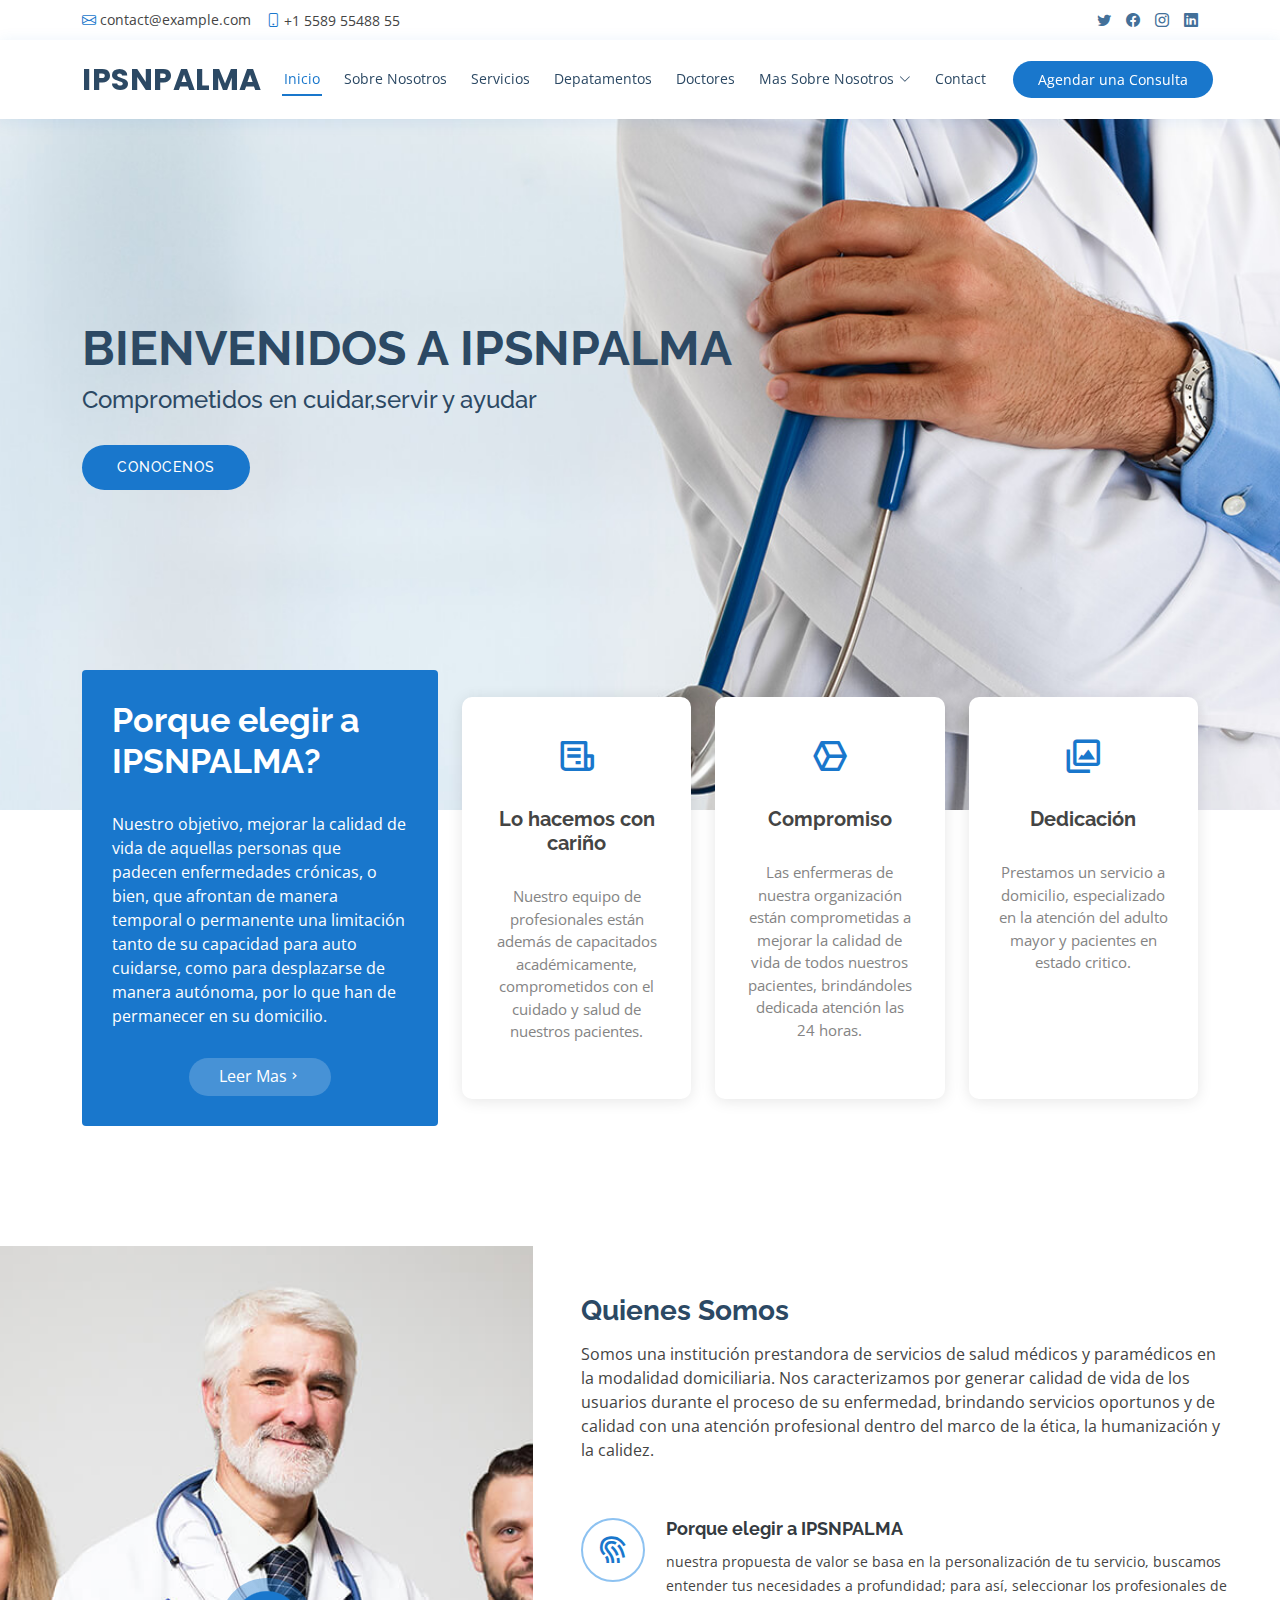
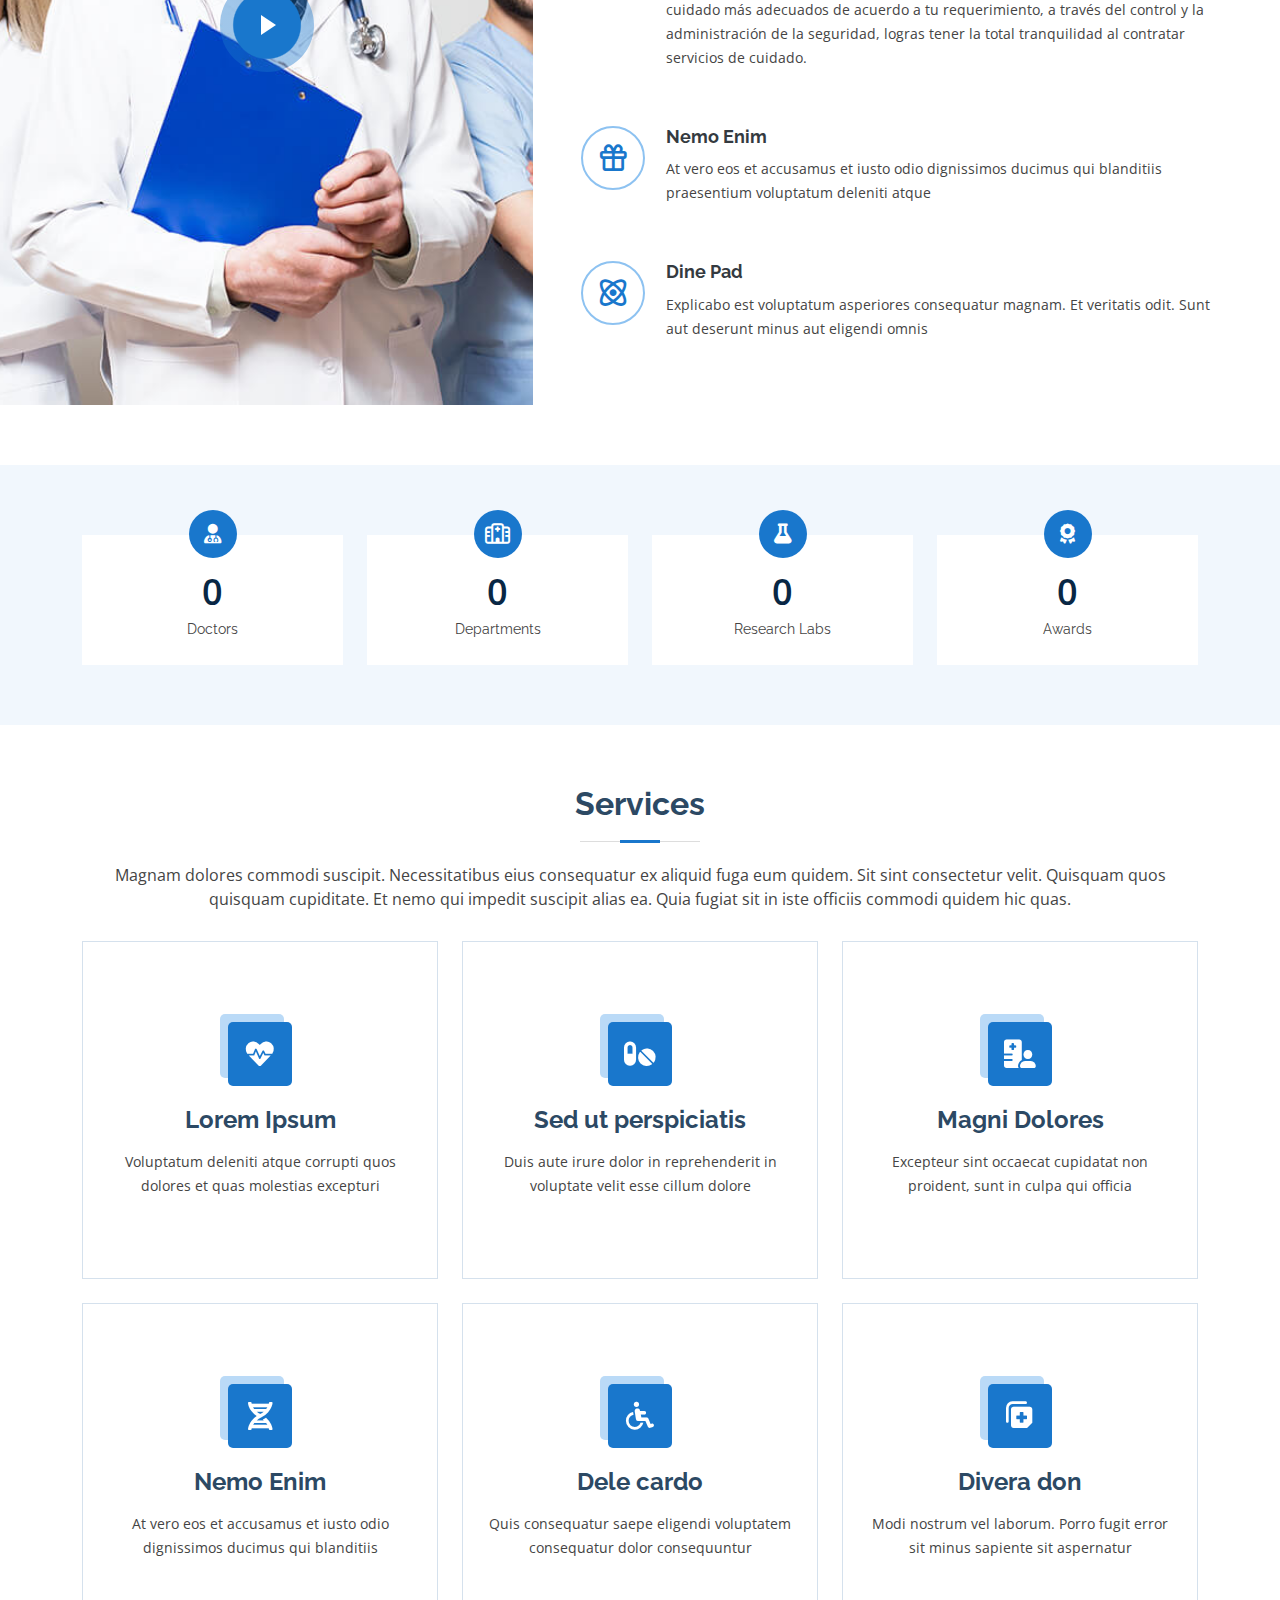
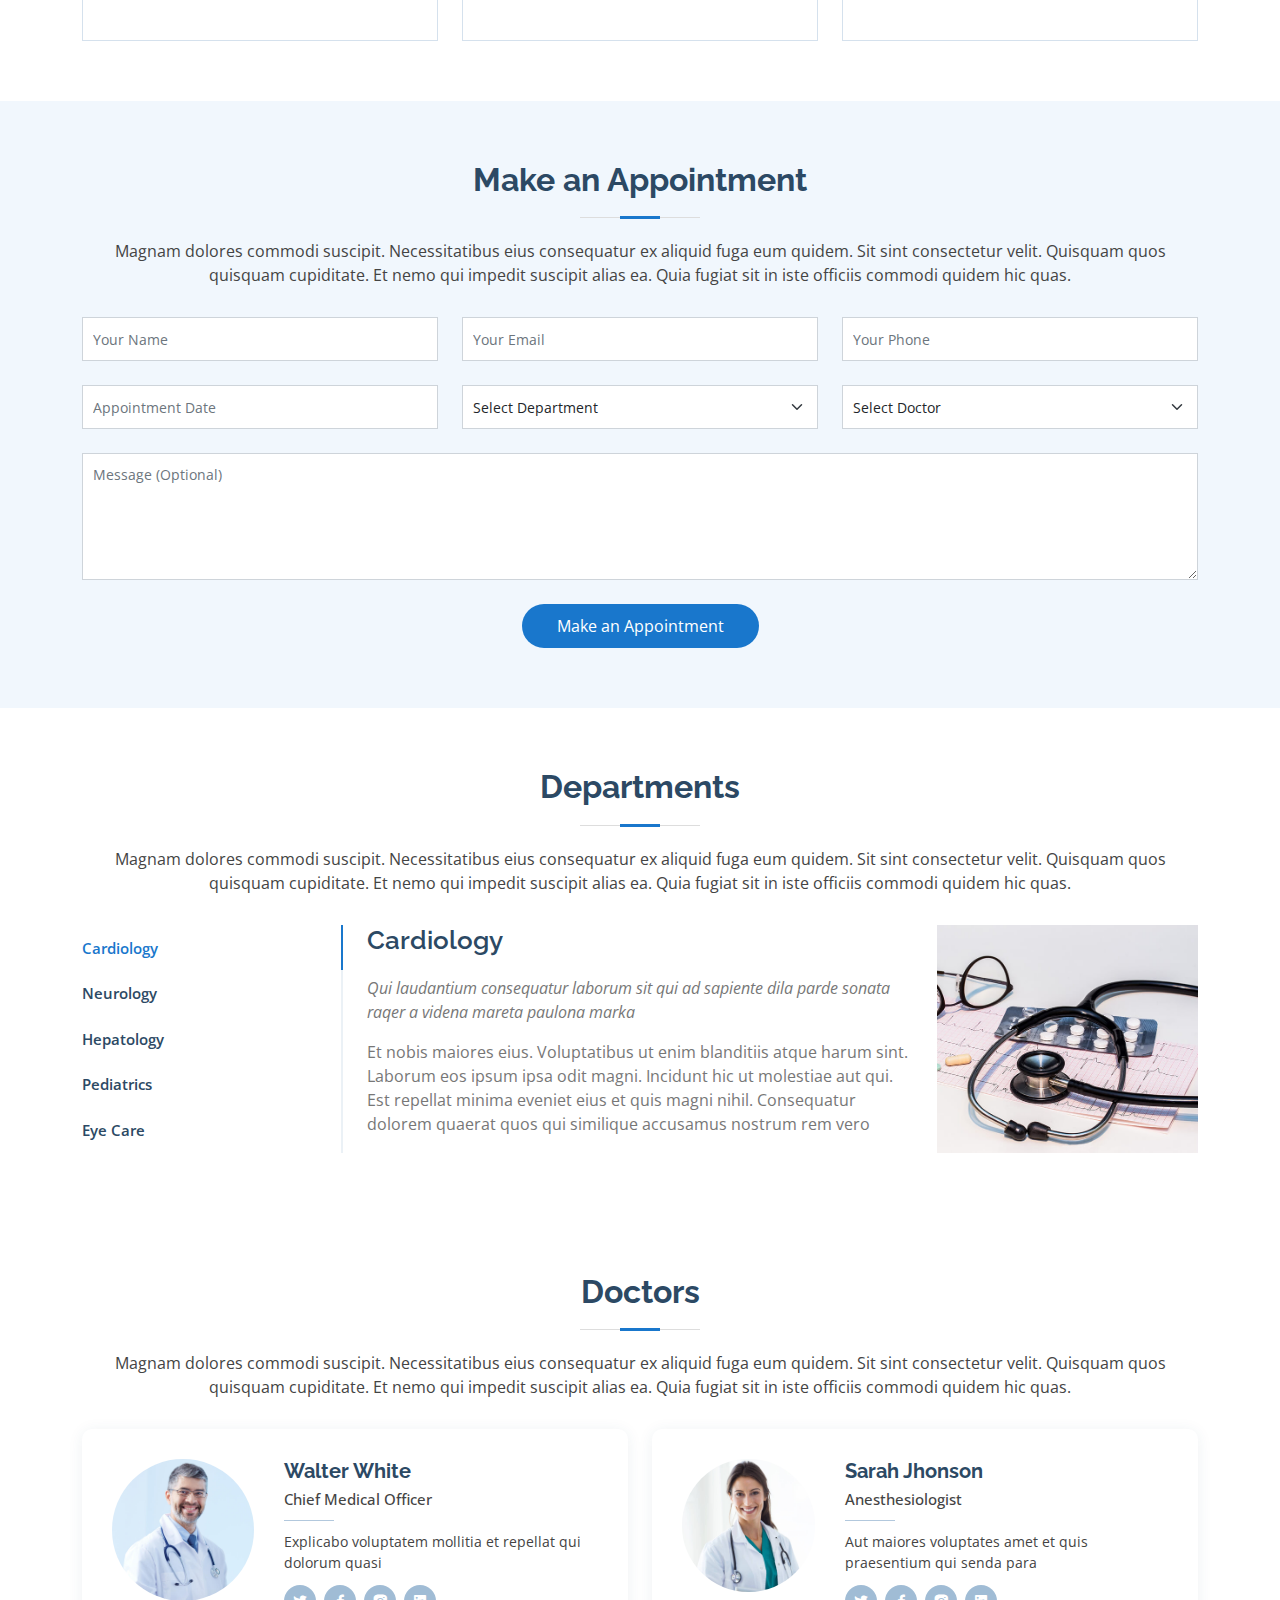
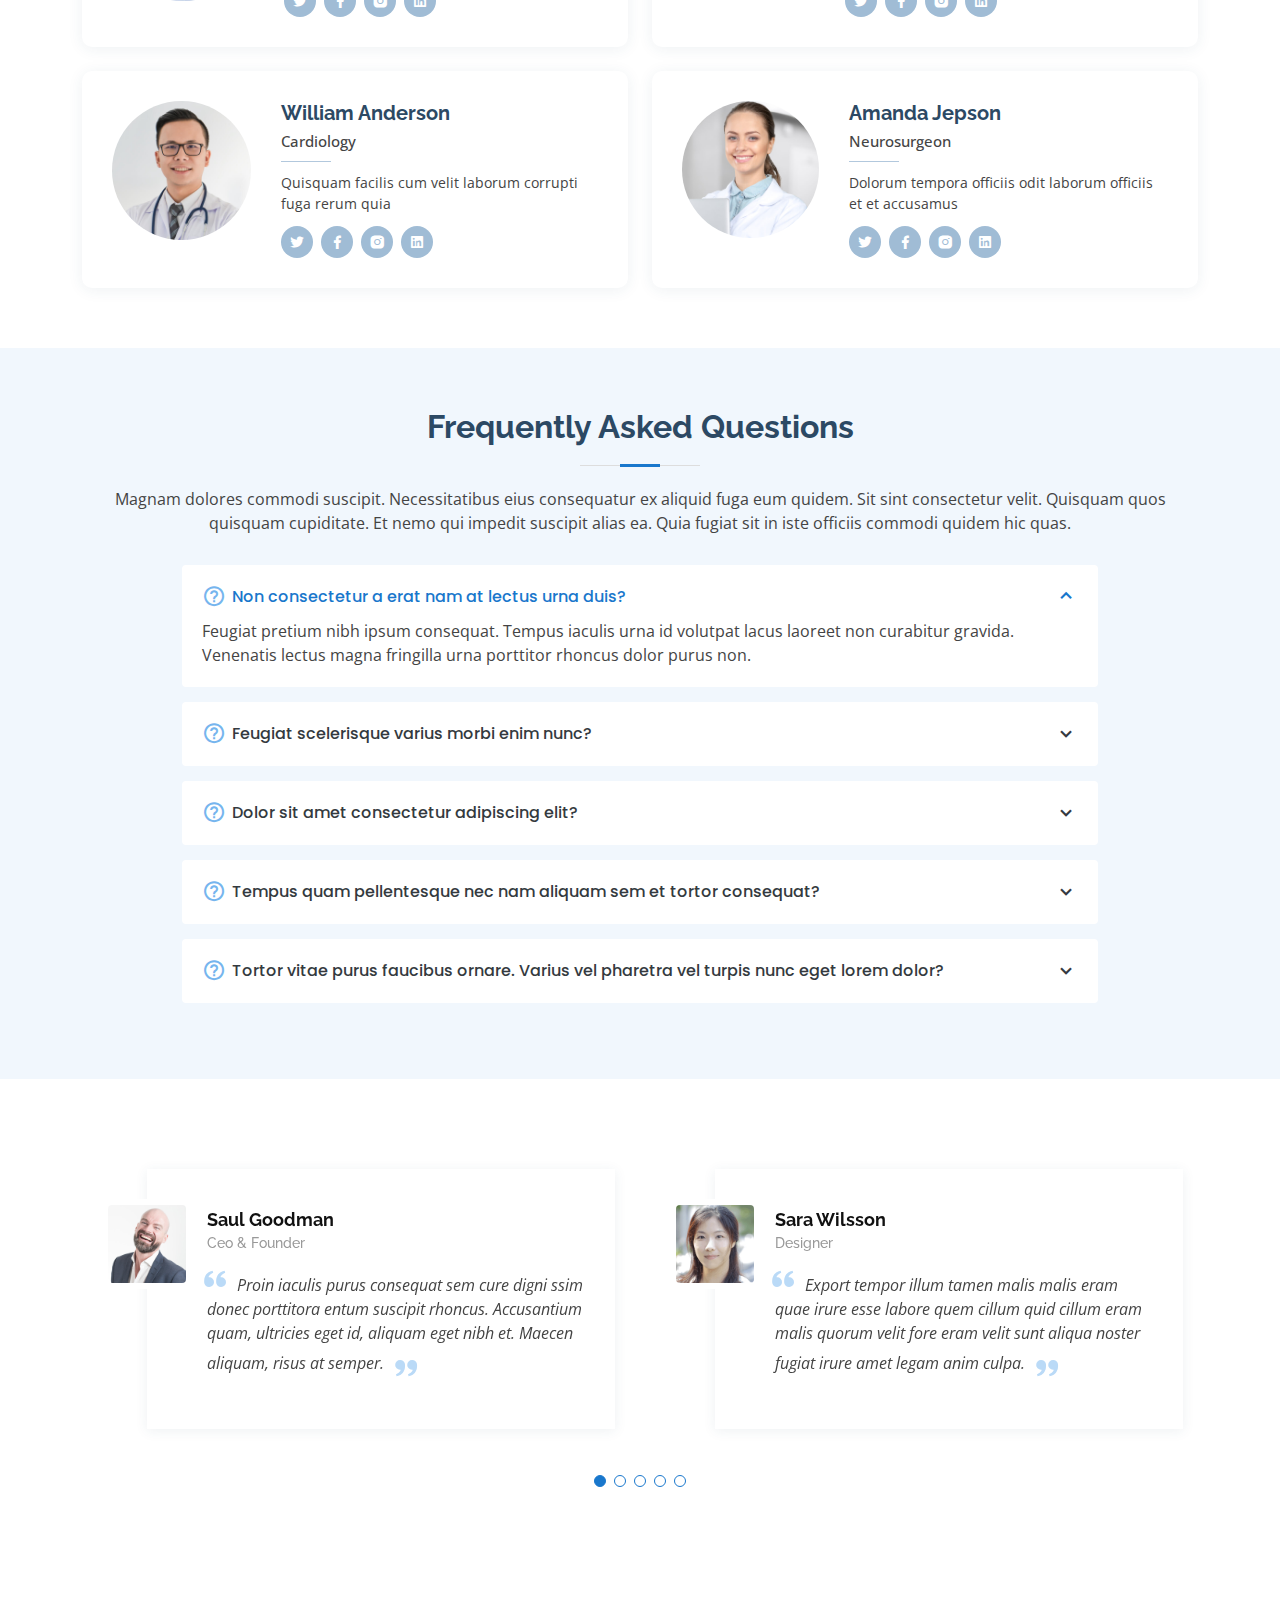
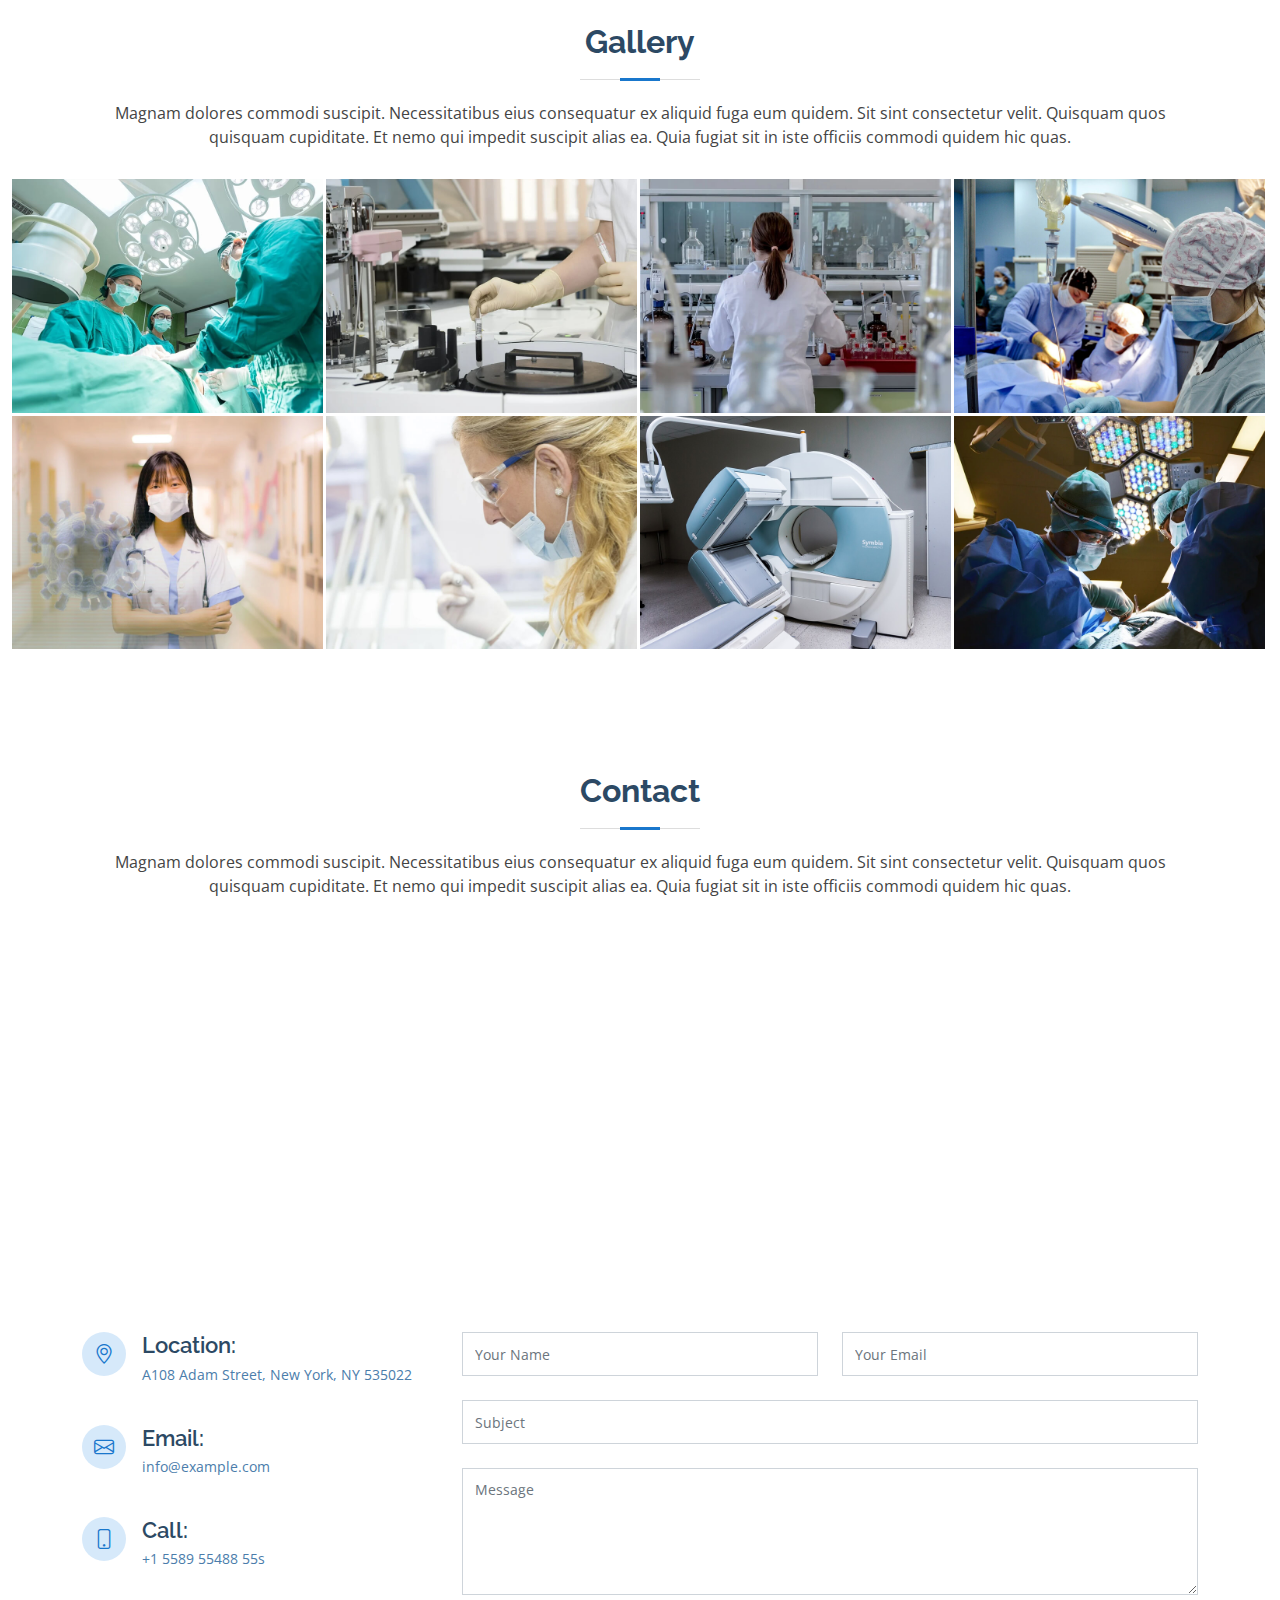
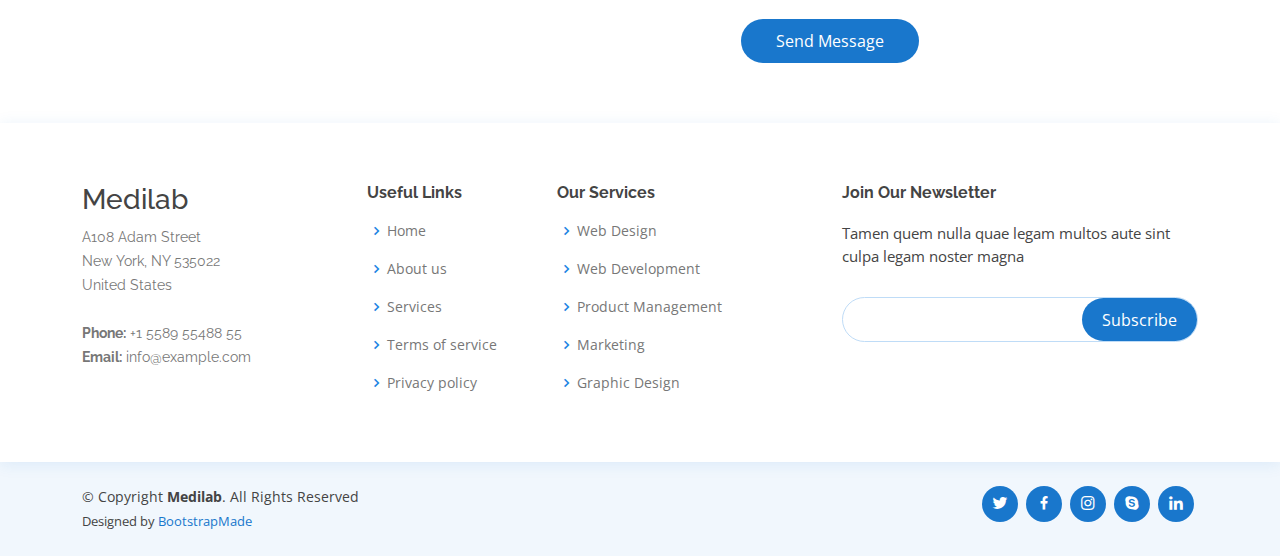
==== index.html @ e599e56e "init project" ====
<!DOCTYPE html>
<html lang="en">

<head>
  <meta charset="utf-8">
  <meta content="width=device-width, initial-scale=1.0" name="viewport">

  <title>IPS NATALIA PALMA</title>
  <meta content="" name="description">
  <meta content="" name="keywords">

  <!-- Favicons -->
  <link href="assets/img/favicon.png" rel="icon">
  <link href="assets/img/apple-touch-icon.png" rel="apple-touch-icon">

  <!-- Google Fonts -->
  <link href="https://fonts.googleapis.com/css?family=Open+Sans:300,300i,400,400i,600,600i,700,700i|Raleway:300,300i,400,400i,500,500i,600,600i,700,700i|Poppins:300,300i,400,400i,500,500i,600,600i,700,700i" rel="stylesheet">

  <!-- Vendor CSS Files -->
  <link href="assets/vendor/fontawesome-free/css/all.min.css" rel="stylesheet">
  <link href="assets/vendor/animate.css/animate.min.css" rel="stylesheet">
  <link href="assets/vendor/bootstrap/css/bootstrap.min.css" rel="stylesheet">
  <link href="assets/vendor/bootstrap-icons/bootstrap-icons.css" rel="stylesheet">
  <link href="assets/vendor/boxicons/css/boxicons.min.css" rel="stylesheet">
  <link href="assets/vendor/glightbox/css/glightbox.min.css" rel="stylesheet">
  <link href="assets/vendor/remixicon/remixicon.css" rel="stylesheet">
  <link href="assets/vendor/swiper/swiper-bundle.min.css" rel="stylesheet">

  <!-- Template Main CSS File -->
  <link href="assets/css/style.css" rel="stylesheet">

  <!-- =======================================================
  * Template Name: Medilab - v4.8.1
  * Template URL: https://bootstrapmade.com/medilab-free-medical-bootstrap-theme/
  * Author: BootstrapMade.com
  * License: https://bootstrapmade.com/license/
  ======================================================== -->
</head>

<body>

  <!-- ======= Top Bar ======= -->
  <div id="topbar" class="d-flex align-items-center fixed-top">
    <div class="container d-flex justify-content-between">
      <div class="contact-info d-flex align-items-center">
        <i class="bi bi-envelope"></i> <a href="mailto:contact@example.com">contact@example.com</a>
        <i class="bi bi-phone"></i> +1 5589 55488 55
      </div>
      <div class="d-none d-lg-flex social-links align-items-center">
        <a href="#" class="twitter"><i class="bi bi-twitter"></i></a>
        <a href="#" class="facebook"><i class="bi bi-facebook"></i></a>
        <a href="#" class="instagram"><i class="bi bi-instagram"></i></a>
        <a href="#" class="linkedin"><i class="bi bi-linkedin"></i></i></a>
      </div>
    </div>
  </div>

  <!-- ======= Header ======= -->
  <header id="header" class="fixed-top">
    <div class="container d-flex align-items-center">

      <h1 class="logo me-auto"><a href="index.html">IPSNPALMA</a></h1>
      <!-- Uncomment below if you prefer to use an image logo -->
      <!-- <a href="index.html" class="logo me-auto"><img src="assets/img/logo.png" alt="" class="img-fluid"></a>-->

      <nav id="navbar" class="navbar order-last order-lg-0">
        <ul>
          <li><a class="nav-link scrollto active" href="#hero">Inicio</a></li>
          <li><a class="nav-link scrollto" href="#about">Sobre Nosotros</a></li>
          <li><a class="nav-link scrollto" href="#services">Servicios</a></li>
          <li><a class="nav-link scrollto" href="#departments">Depatamentos</a></li>
          <li><a class="nav-link scrollto" href="#doctors">Doctores</a></li>
          <li class="dropdown"><a href="#"><span>Mas Sobre Nosotros</span> <i class="bi bi-chevron-down"></i></a>
            <ul>
              <li><a href="#">Drop Down 1</a></li>
              <li class="dropdown"><a href="#"><span>Deep Drop Down</span> <i class="bi bi-chevron-right"></i></a>
                <ul>
                  <li><a href="#">Deep Drop Down 1</a></li>
                  <li><a href="#">Deep Drop Down 2</a></li>
                  <li><a href="#">Deep Drop Down 3</a></li>
                  <li><a href="#">Deep Drop Down 4</a></li>
                  <li><a href="#">Deep Drop Down 5</a></li>
                </ul>
              </li>
              <li><a href="#">Drop Down 2</a></li>
              <li><a href="#">Drop Down 3</a></li>
              <li><a href="#">Drop Down 4</a></li>
            </ul>
          </li>
          <li><a class="nav-link scrollto" href="#contact">Contact</a></li>
        </ul>
        <i class="bi bi-list mobile-nav-toggle"></i>
      </nav><!-- .navbar -->

      <a href="#appointment" class="appointment-btn scrollto"><span class="d-none d-md-inline">Agendar una</span> Consulta</a>

    </div>
  </header><!-- End Header -->

  <!-- ======= Hero Section ======= -->
  <section id="hero" class="d-flex align-items-center">
    <div class="container">
      <h1>Bienvenidos a IPSNPALMA</h1>
      <h2>Comprometidos en cuidar,servir y ayudar</h2>
      <a href="#about" class="btn-get-started scrollto">Conocenos</a>
    </div>
  </section><!-- End Hero -->

  <main id="main">

    <!-- ======= Why Us Section ======= -->
    <section id="why-us" class="why-us">
      <div class="container">

        <div class="row">
          <div class="col-lg-4 d-flex align-items-stretch">
            <div class="content">
              <h3>Porque elegir a IPSNPALMA?</h3>
              <p>
                Nuestro objetivo, mejorar la calidad de vida de aquellas personas que padecen enfermedades crónicas, o bien, que afrontan de manera temporal o permanente una limitación tanto de su capacidad para auto cuidarse, como para desplazarse de manera autónoma, por lo que han de permanecer en su domicilio.
              </p>
              <div class="text-center">
                <a href="#" class="more-btn">Leer Mas<i class="bx bx-chevron-right"></i></a>
              </div>
            </div>
          </div>
          <div class="col-lg-8 d-flex align-items-stretch">
            <div class="icon-boxes d-flex flex-column justify-content-center">
              <div class="row">
                <div class="col-xl-4 d-flex align-items-stretch">
                  <div class="icon-box mt-4 mt-xl-0">
                    <i class="bx bx-receipt"></i>
                    <h4>Lo hacemos con cariño</h4>
                    <p>Nuestro equipo de profesionales están además de capacitados académicamente, comprometidos con el cuidado y salud de nuestros pacientes.</p>
                  </div>
                </div>
                <div class="col-xl-4 d-flex align-items-stretch">
                  <div class="icon-box mt-4 mt-xl-0">
                    <i class="bx bx-cube-alt"></i>
                    <h4>Compromiso</h4>
                    <p>Las enfermeras de nuestra organización están comprometidas a mejorar la calidad de vida de todos nuestros pacientes, brindándoles dedicada atención las 24 horas.</p>
                  </div>
                </div>
                <div class="col-xl-4 d-flex align-items-stretch">
                  <div class="icon-box mt-4 mt-xl-0">
                    <i class="bx bx-images"></i>
                    <h4>Dedicación</h4>
                    <p>Prestamos un servicio a domicilio, especializado en la atención del adulto mayor y pacientes en estado critico. </p>
                  </div>
                </div>
              </div>
            </div><!-- End .content-->
          </div>
        </div>

      </div>
    </section><!-- End Why Us Section -->

    <!-- ======= About Section ======= -->
    <section id="about" class="about">
      <div class="container-fluid">

        <div class="row">
          <div class="col-xl-5 col-lg-6 video-box d-flex justify-content-center align-items-stretch position-relative">
            <a href="https://www.youtube.com/watch?v=jDDaplaOz7Q" class="glightbox play-btn mb-4"></a>
          </div>

          <div class="col-xl-7 col-lg-6 icon-boxes d-flex flex-column align-items-stretch justify-content-center py-5 px-lg-5">
            <h3>Quienes Somos</h3>
            <p>Somos una institución prestandora de servicios de salud médicos y paramédicos en la modalidad domiciliaria.

              Nos caracterizamos por generar calidad de vida de los usuarios durante el proceso de su enfermedad, brindando servicios oportunos y de calidad con una atención profesional dentro del marco de la ética, la humanización y la calidez.</p>

            <div class="icon-box">
              <div class="icon"><i class="bx bx-fingerprint"></i></div>
              <h4 class="title"><a href="">Porque elegir a IPSNPALMA</a></h4>
              <p class="description"> nuestra propuesta de valor se basa en la personalización de tu servicio, buscamos entender tus necesidades a profundidad; para así, seleccionar los profesionales de cuidado más adecuados de acuerdo a tu requerimiento, a través del control y la administración de la seguridad, logras tener la total tranquilidad al contratar servicios de cuidado.</p>
            </div>

            <div class="icon-box">
              <div class="icon"><i class="bx bx-gift"></i></div>
              <h4 class="title"><a href="">Nemo Enim</a></h4>
              <p class="description">At vero eos et accusamus et iusto odio dignissimos ducimus qui blanditiis praesentium voluptatum deleniti atque</p>
            </div>

            <div class="icon-box">
              <div class="icon"><i class="bx bx-atom"></i></div>
              <h4 class="title"><a href="">Dine Pad</a></h4>
              <p class="description">Explicabo est voluptatum asperiores consequatur magnam. Et veritatis odit. Sunt aut deserunt minus aut eligendi omnis</p>
            </div>

          </div>
        </div>

      </div>
    </section><!-- End About Section -->

    <!-- ======= Counts Section ======= -->
    <section id="counts" class="counts">
      <div class="container">

        <div class="row">

          <div class="col-lg-3 col-md-6">
            <div class="count-box">
              <i class="fas fa-user-md"></i>
              <span data-purecounter-start="0" data-purecounter-end="85" data-purecounter-duration="1" class="purecounter"></span>
              <p>Doctors</p>
            </div>
          </div>

          <div class="col-lg-3 col-md-6 mt-5 mt-md-0">
            <div class="count-box">
              <i class="far fa-hospital"></i>
              <span data-purecounter-start="0" data-purecounter-end="18" data-purecounter-duration="1" class="purecounter"></span>
              <p>Departments</p>
            </div>
          </div>

          <div class="col-lg-3 col-md-6 mt-5 mt-lg-0">
            <div class="count-box">
              <i class="fas fa-flask"></i>
              <span data-purecounter-start="0" data-purecounter-end="12" data-purecounter-duration="1" class="purecounter"></span>
              <p>Research Labs</p>
            </div>
          </div>

          <div class="col-lg-3 col-md-6 mt-5 mt-lg-0">
            <div class="count-box">
              <i class="fas fa-award"></i>
              <span data-purecounter-start="0" data-purecounter-end="150" data-purecounter-duration="1" class="purecounter"></span>
              <p>Awards</p>
            </div>
          </div>

        </div>

      </div>
    </section><!-- End Counts Section -->

    <!-- ======= Services Section ======= -->
    <section id="services" class="services">
      <div class="container">

        <div class="section-title">
          <h2>Services</h2>
          <p>Magnam dolores commodi suscipit. Necessitatibus eius consequatur ex aliquid fuga eum quidem. Sit sint consectetur velit. Quisquam quos quisquam cupiditate. Et nemo qui impedit suscipit alias ea. Quia fugiat sit in iste officiis commodi quidem hic quas.</p>
        </div>

        <div class="row">
          <div class="col-lg-4 col-md-6 d-flex align-items-stretch">
            <div class="icon-box">
              <div class="icon"><i class="fas fa-heartbeat"></i></div>
              <h4><a href="">Lorem Ipsum</a></h4>
              <p>Voluptatum deleniti atque corrupti quos dolores et quas molestias excepturi</p>
            </div>
          </div>

          <div class="col-lg-4 col-md-6 d-flex align-items-stretch mt-4 mt-md-0">
            <div class="icon-box">
              <div class="icon"><i class="fas fa-pills"></i></div>
              <h4><a href="">Sed ut perspiciatis</a></h4>
              <p>Duis aute irure dolor in reprehenderit in voluptate velit esse cillum dolore</p>
            </div>
          </div>

          <div class="col-lg-4 col-md-6 d-flex align-items-stretch mt-4 mt-lg-0">
            <div class="icon-box">
              <div class="icon"><i class="fas fa-hospital-user"></i></div>
              <h4><a href="">Magni Dolores</a></h4>
              <p>Excepteur sint occaecat cupidatat non proident, sunt in culpa qui officia</p>
            </div>
          </div>

          <div class="col-lg-4 col-md-6 d-flex align-items-stretch mt-4">
            <div class="icon-box">
              <div class="icon"><i class="fas fa-dna"></i></div>
              <h4><a href="">Nemo Enim</a></h4>
              <p>At vero eos et accusamus et iusto odio dignissimos ducimus qui blanditiis</p>
            </div>
          </div>

          <div class="col-lg-4 col-md-6 d-flex align-items-stretch mt-4">
            <div class="icon-box">
              <div class="icon"><i class="fas fa-wheelchair"></i></div>
              <h4><a href="">Dele cardo</a></h4>
              <p>Quis consequatur saepe eligendi voluptatem consequatur dolor consequuntur</p>
            </div>
          </div>

          <div class="col-lg-4 col-md-6 d-flex align-items-stretch mt-4">
            <div class="icon-box">
              <div class="icon"><i class="fas fa-notes-medical"></i></div>
              <h4><a href="">Divera don</a></h4>
              <p>Modi nostrum vel laborum. Porro fugit error sit minus sapiente sit aspernatur</p>
            </div>
          </div>

        </div>

      </div>
    </section><!-- End Services Section -->

    <!-- ======= Appointment Section ======= -->
    <section id="appointment" class="appointment section-bg">
      <div class="container">

        <div class="section-title">
          <h2>Make an Appointment</h2>
          <p>Magnam dolores commodi suscipit. Necessitatibus eius consequatur ex aliquid fuga eum quidem. Sit sint consectetur velit. Quisquam quos quisquam cupiditate. Et nemo qui impedit suscipit alias ea. Quia fugiat sit in iste officiis commodi quidem hic quas.</p>
        </div>

        <form action="forms/appointment.php" method="post" role="form" class="php-email-form">
          <div class="row">
            <div class="col-md-4 form-group">
              <input type="text" name="name" class="form-control" id="name" placeholder="Your Name" data-rule="minlen:4" data-msg="Please enter at least 4 chars">
              <div class="validate"></div>
            </div>
            <div class="col-md-4 form-group mt-3 mt-md-0">
              <input type="email" class="form-control" name="email" id="email" placeholder="Your Email" data-rule="email" data-msg="Please enter a valid email">
              <div class="validate"></div>
            </div>
            <div class="col-md-4 form-group mt-3 mt-md-0">
              <input type="tel" class="form-control" name="phone" id="phone" placeholder="Your Phone" data-rule="minlen:4" data-msg="Please enter at least 4 chars">
              <div class="validate"></div>
            </div>
          </div>
          <div class="row">
            <div class="col-md-4 form-group mt-3">
              <input type="datetime" name="date" class="form-control datepicker" id="date" placeholder="Appointment Date" data-rule="minlen:4" data-msg="Please enter at least 4 chars">
              <div class="validate"></div>
            </div>
            <div class="col-md-4 form-group mt-3">
              <select name="department" id="department" class="form-select">
                <option value="">Select Department</option>
                <option value="Department 1">Department 1</option>
                <option value="Department 2">Department 2</option>
                <option value="Department 3">Department 3</option>
              </select>
              <div class="validate"></div>
            </div>
            <div class="col-md-4 form-group mt-3">
              <select name="doctor" id="doctor" class="form-select">
                <option value="">Select Doctor</option>
                <option value="Doctor 1">Doctor 1</option>
                <option value="Doctor 2">Doctor 2</option>
                <option value="Doctor 3">Doctor 3</option>
              </select>
              <div class="validate"></div>
            </div>
          </div>

          <div class="form-group mt-3">
            <textarea class="form-control" name="message" rows="5" placeholder="Message (Optional)"></textarea>
            <div class="validate"></div>
          </div>
          <div class="mb-3">
            <div class="loading">Loading</div>
            <div class="error-message"></div>
            <div class="sent-message">Your appointment request has been sent successfully. Thank you!</div>
          </div>
          <div class="text-center"><button type="submit">Make an Appointment</button></div>
        </form>

      </div>
    </section><!-- End Appointment Section -->

    <!-- ======= Departments Section ======= -->
    <section id="departments" class="departments">
      <div class="container">

        <div class="section-title">
          <h2>Departments</h2>
          <p>Magnam dolores commodi suscipit. Necessitatibus eius consequatur ex aliquid fuga eum quidem. Sit sint consectetur velit. Quisquam quos quisquam cupiditate. Et nemo qui impedit suscipit alias ea. Quia fugiat sit in iste officiis commodi quidem hic quas.</p>
        </div>

        <div class="row gy-4">
          <div class="col-lg-3">
            <ul class="nav nav-tabs flex-column">
              <li class="nav-item">
                <a class="nav-link active show" data-bs-toggle="tab" href="#tab-1">Cardiology</a>
              </li>
              <li class="nav-item">
                <a class="nav-link" data-bs-toggle="tab" href="#tab-2">Neurology</a>
              </li>
              <li class="nav-item">
                <a class="nav-link" data-bs-toggle="tab" href="#tab-3">Hepatology</a>
              </li>
              <li class="nav-item">
                <a class="nav-link" data-bs-toggle="tab" href="#tab-4">Pediatrics</a>
              </li>
              <li class="nav-item">
                <a class="nav-link" data-bs-toggle="tab" href="#tab-5">Eye Care</a>
              </li>
            </ul>
          </div>
          <div class="col-lg-9">
            <div class="tab-content">
              <div class="tab-pane active show" id="tab-1">
                <div class="row gy-4">
                  <div class="col-lg-8 details order-2 order-lg-1">
                    <h3>Cardiology</h3>
                    <p class="fst-italic">Qui laudantium consequatur laborum sit qui ad sapiente dila parde sonata raqer a videna mareta paulona marka</p>
                    <p>Et nobis maiores eius. Voluptatibus ut enim blanditiis atque harum sint. Laborum eos ipsum ipsa odit magni. Incidunt hic ut molestiae aut qui. Est repellat minima eveniet eius et quis magni nihil. Consequatur dolorem quaerat quos qui similique accusamus nostrum rem vero</p>
                  </div>
                  <div class="col-lg-4 text-center order-1 order-lg-2">
                    <img src="assets/img/departments-1.jpg" alt="" class="img-fluid">
                  </div>
                </div>
              </div>
              <div class="tab-pane" id="tab-2">
                <div class="row gy-4">
                  <div class="col-lg-8 details order-2 order-lg-1">
                    <h3>Et blanditiis nemo veritatis excepturi</h3>
                    <p class="fst-italic">Qui laudantium consequatur laborum sit qui ad sapiente dila parde sonata raqer a videna mareta paulona marka</p>
                    <p>Ea ipsum voluptatem consequatur quis est. Illum error ullam omnis quia et reiciendis sunt sunt est. Non aliquid repellendus itaque accusamus eius et velit ipsa voluptates. Optio nesciunt eaque beatae accusamus lerode pakto madirna desera vafle de nideran pal</p>
                  </div>
                  <div class="col-lg-4 text-center order-1 order-lg-2">
                    <img src="assets/img/departments-2.jpg" alt="" class="img-fluid">
                  </div>
                </div>
              </div>
              <div class="tab-pane" id="tab-3">
                <div class="row gy-4">
                  <div class="col-lg-8 details order-2 order-lg-1">
                    <h3>Impedit facilis occaecati odio neque aperiam sit</h3>
                    <p class="fst-italic">Eos voluptatibus quo. Odio similique illum id quidem non enim fuga. Qui natus non sunt dicta dolor et. In asperiores velit quaerat perferendis aut</p>
                    <p>Iure officiis odit rerum. Harum sequi eum illum corrupti culpa veritatis quisquam. Neque necessitatibus illo rerum eum ut. Commodi ipsam minima molestiae sed laboriosam a iste odio. Earum odit nesciunt fugiat sit ullam. Soluta et harum voluptatem optio quae</p>
                  </div>
                  <div class="col-lg-4 text-center order-1 order-lg-2">
                    <img src="assets/img/departments-3.jpg" alt="" class="img-fluid">
                  </div>
                </div>
              </div>
              <div class="tab-pane" id="tab-4">
                <div class="row gy-4">
                  <div class="col-lg-8 details order-2 order-lg-1">
                    <h3>Fuga dolores inventore laboriosam ut est accusamus laboriosam dolore</h3>
                    <p class="fst-italic">Totam aperiam accusamus. Repellat consequuntur iure voluptas iure porro quis delectus</p>
                    <p>Eaque consequuntur consequuntur libero expedita in voluptas. Nostrum ipsam necessitatibus aliquam fugiat debitis quis velit. Eum ex maxime error in consequatur corporis atque. Eligendi asperiores sed qui veritatis aperiam quia a laborum inventore</p>
                  </div>
                  <div class="col-lg-4 text-center order-1 order-lg-2">
                    <img src="assets/img/departments-4.jpg" alt="" class="img-fluid">
                  </div>
                </div>
              </div>
              <div class="tab-pane" id="tab-5">
                <div class="row gy-4">
                  <div class="col-lg-8 details order-2 order-lg-1">
                    <h3>Est eveniet ipsam sindera pad rone matrelat sando reda</h3>
                    <p class="fst-italic">Omnis blanditiis saepe eos autem qui sunt debitis porro quia.</p>
                    <p>Exercitationem nostrum omnis. Ut reiciendis repudiandae minus. Omnis recusandae ut non quam ut quod eius qui. Ipsum quia odit vero atque qui quibusdam amet. Occaecati sed est sint aut vitae molestiae voluptate vel</p>
                  </div>
                  <div class="col-lg-4 text-center order-1 order-lg-2">
                    <img src="assets/img/departments-5.jpg" alt="" class="img-fluid">
                  </div>
                </div>
              </div>
            </div>
          </div>
        </div>

      </div>
    </section><!-- End Departments Section -->

    <!-- ======= Doctors Section ======= -->
    <section id="doctors" class="doctors">
      <div class="container">

        <div class="section-title">
          <h2>Doctors</h2>
          <p>Magnam dolores commodi suscipit. Necessitatibus eius consequatur ex aliquid fuga eum quidem. Sit sint consectetur velit. Quisquam quos quisquam cupiditate. Et nemo qui impedit suscipit alias ea. Quia fugiat sit in iste officiis commodi quidem hic quas.</p>
        </div>

        <div class="row">

          <div class="col-lg-6">
            <div class="member d-flex align-items-start">
              <div class="pic"><img src="assets/img/doctors/doctors-1.jpg" class="img-fluid" alt=""></div>
              <div class="member-info">
                <h4>Walter White</h4>
                <span>Chief Medical Officer</span>
                <p>Explicabo voluptatem mollitia et repellat qui dolorum quasi</p>
                <div class="social">
                  <a href=""><i class="ri-twitter-fill"></i></a>
                  <a href=""><i class="ri-facebook-fill"></i></a>
                  <a href=""><i class="ri-instagram-fill"></i></a>
                  <a href=""> <i class="ri-linkedin-box-fill"></i> </a>
                </div>
              </div>
            </div>
          </div>

          <div class="col-lg-6 mt-4 mt-lg-0">
            <div class="member d-flex align-items-start">
              <div class="pic"><img src="assets/img/doctors/doctors-2.jpg" class="img-fluid" alt=""></div>
              <div class="member-info">
                <h4>Sarah Jhonson</h4>
                <span>Anesthesiologist</span>
                <p>Aut maiores voluptates amet et quis praesentium qui senda para</p>
                <div class="social">
                  <a href=""><i class="ri-twitter-fill"></i></a>
                  <a href=""><i class="ri-facebook-fill"></i></a>
                  <a href=""><i class="ri-instagram-fill"></i></a>
                  <a href=""> <i class="ri-linkedin-box-fill"></i> </a>
                </div>
              </div>
            </div>
          </div>

          <div class="col-lg-6 mt-4">
            <div class="member d-flex align-items-start">
              <div class="pic"><img src="assets/img/doctors/doctors-3.jpg" class="img-fluid" alt=""></div>
              <div class="member-info">
                <h4>William Anderson</h4>
                <span>Cardiology</span>
                <p>Quisquam facilis cum velit laborum corrupti fuga rerum quia</p>
                <div class="social">
                  <a href=""><i class="ri-twitter-fill"></i></a>
                  <a href=""><i class="ri-facebook-fill"></i></a>
                  <a href=""><i class="ri-instagram-fill"></i></a>
                  <a href=""> <i class="ri-linkedin-box-fill"></i> </a>
                </div>
              </div>
            </div>
          </div>

          <div class="col-lg-6 mt-4">
            <div class="member d-flex align-items-start">
              <div class="pic"><img src="assets/img/doctors/doctors-4.jpg" class="img-fluid" alt=""></div>
              <div class="member-info">
                <h4>Amanda Jepson</h4>
                <span>Neurosurgeon</span>
                <p>Dolorum tempora officiis odit laborum officiis et et accusamus</p>
                <div class="social">
                  <a href=""><i class="ri-twitter-fill"></i></a>
                  <a href=""><i class="ri-facebook-fill"></i></a>
                  <a href=""><i class="ri-instagram-fill"></i></a>
                  <a href=""> <i class="ri-linkedin-box-fill"></i> </a>
                </div>
              </div>
            </div>
          </div>

        </div>

      </div>
    </section><!-- End Doctors Section -->

    <!-- ======= Frequently Asked Questions Section ======= -->
    <section id="faq" class="faq section-bg">
      <div class="container">

        <div class="section-title">
          <h2>Frequently Asked Questions</h2>
          <p>Magnam dolores commodi suscipit. Necessitatibus eius consequatur ex aliquid fuga eum quidem. Sit sint consectetur velit. Quisquam quos quisquam cupiditate. Et nemo qui impedit suscipit alias ea. Quia fugiat sit in iste officiis commodi quidem hic quas.</p>
        </div>

        <div class="faq-list">
          <ul>
            <li data-aos="fade-up">
              <i class="bx bx-help-circle icon-help"></i> <a data-bs-toggle="collapse" class="collapse" data-bs-target="#faq-list-1">Non consectetur a erat nam at lectus urna duis? <i class="bx bx-chevron-down icon-show"></i><i class="bx bx-chevron-up icon-close"></i></a>
              <div id="faq-list-1" class="collapse show" data-bs-parent=".faq-list">
                <p>
                  Feugiat pretium nibh ipsum consequat. Tempus iaculis urna id volutpat lacus laoreet non curabitur gravida. Venenatis lectus magna fringilla urna porttitor rhoncus dolor purus non.
                </p>
              </div>
            </li>

            <li data-aos="fade-up" data-aos-delay="100">
              <i class="bx bx-help-circle icon-help"></i> <a data-bs-toggle="collapse" data-bs-target="#faq-list-2" class="collapsed">Feugiat scelerisque varius morbi enim nunc? <i class="bx bx-chevron-down icon-show"></i><i class="bx bx-chevron-up icon-close"></i></a>
              <div id="faq-list-2" class="collapse" data-bs-parent=".faq-list">
                <p>
                  Dolor sit amet consectetur adipiscing elit pellentesque habitant morbi. Id interdum velit laoreet id donec ultrices. Fringilla phasellus faucibus scelerisque eleifend donec pretium. Est pellentesque elit ullamcorper dignissim. Mauris ultrices eros in cursus turpis massa tincidunt dui.
                </p>
              </div>
            </li>

            <li data-aos="fade-up" data-aos-delay="200">
              <i class="bx bx-help-circle icon-help"></i> <a data-bs-toggle="collapse" data-bs-target="#faq-list-3" class="collapsed">Dolor sit amet consectetur adipiscing elit? <i class="bx bx-chevron-down icon-show"></i><i class="bx bx-chevron-up icon-close"></i></a>
              <div id="faq-list-3" class="collapse" data-bs-parent=".faq-list">
                <p>
                  Eleifend mi in nulla posuere sollicitudin aliquam ultrices sagittis orci. Faucibus pulvinar elementum integer enim. Sem nulla pharetra diam sit amet nisl suscipit. Rutrum tellus pellentesque eu tincidunt. Lectus urna duis convallis convallis tellus. Urna molestie at elementum eu facilisis sed odio morbi quis
                </p>
              </div>
            </li>

            <li data-aos="fade-up" data-aos-delay="300">
              <i class="bx bx-help-circle icon-help"></i> <a data-bs-toggle="collapse" data-bs-target="#faq-list-4" class="collapsed">Tempus quam pellentesque nec nam aliquam sem et tortor consequat? <i class="bx bx-chevron-down icon-show"></i><i class="bx bx-chevron-up icon-close"></i></a>
              <div id="faq-list-4" class="collapse" data-bs-parent=".faq-list">
                <p>
                  Molestie a iaculis at erat pellentesque adipiscing commodo. Dignissim suspendisse in est ante in. Nunc vel risus commodo viverra maecenas accumsan. Sit amet nisl suscipit adipiscing bibendum est. Purus gravida quis blandit turpis cursus in.
                </p>
              </div>
            </li>

            <li data-aos="fade-up" data-aos-delay="400">
              <i class="bx bx-help-circle icon-help"></i> <a data-bs-toggle="collapse" data-bs-target="#faq-list-5" class="collapsed">Tortor vitae purus faucibus ornare. Varius vel pharetra vel turpis nunc eget lorem dolor? <i class="bx bx-chevron-down icon-show"></i><i class="bx bx-chevron-up icon-close"></i></a>
              <div id="faq-list-5" class="collapse" data-bs-parent=".faq-list">
                <p>
                  Laoreet sit amet cursus sit amet dictum sit amet justo. Mauris vitae ultricies leo integer malesuada nunc vel. Tincidunt eget nullam non nisi est sit amet. Turpis nunc eget lorem dolor sed. Ut venenatis tellus in metus vulputate eu scelerisque.
                </p>
              </div>
            </li>

          </ul>
        </div>

      </div>
    </section><!-- End Frequently Asked Questions Section -->

    <!-- ======= Testimonials Section ======= -->
    <section id="testimonials" class="testimonials">
      <div class="container">

        <div class="testimonials-slider swiper" data-aos="fade-up" data-aos-delay="100">
          <div class="swiper-wrapper">

            <div class="swiper-slide">
              <div class="testimonial-wrap">
                <div class="testimonial-item">
                  <img src="assets/img/testimonials/testimonials-1.jpg" class="testimonial-img" alt="">
                  <h3>Saul Goodman</h3>
                  <h4>Ceo &amp; Founder</h4>
                  <p>
                    <i class="bx bxs-quote-alt-left quote-icon-left"></i>
                    Proin iaculis purus consequat sem cure digni ssim donec porttitora entum suscipit rhoncus. Accusantium quam, ultricies eget id, aliquam eget nibh et. Maecen aliquam, risus at semper.
                    <i class="bx bxs-quote-alt-right quote-icon-right"></i>
                  </p>
                </div>
              </div>
            </div><!-- End testimonial item -->

            <div class="swiper-slide">
              <div class="testimonial-wrap">
                <div class="testimonial-item">
                  <img src="assets/img/testimonials/testimonials-2.jpg" class="testimonial-img" alt="">
                  <h3>Sara Wilsson</h3>
                  <h4>Designer</h4>
                  <p>
                    <i class="bx bxs-quote-alt-left quote-icon-left"></i>
                    Export tempor illum tamen malis malis eram quae irure esse labore quem cillum quid cillum eram malis quorum velit fore eram velit sunt aliqua noster fugiat irure amet legam anim culpa.
                    <i class="bx bxs-quote-alt-right quote-icon-right"></i>
                  </p>
                </div>
              </div>
            </div><!-- End testimonial item -->

            <div class="swiper-slide">
              <div class="testimonial-wrap">
                <div class="testimonial-item">
                  <img src="assets/img/testimonials/testimonials-3.jpg" class="testimonial-img" alt="">
                  <h3>Jena Karlis</h3>
                  <h4>Store Owner</h4>
                  <p>
                    <i class="bx bxs-quote-alt-left quote-icon-left"></i>
                    Enim nisi quem export duis labore cillum quae magna enim sint quorum nulla quem veniam duis minim tempor labore quem eram duis noster aute amet eram fore quis sint minim.
                    <i class="bx bxs-quote-alt-right quote-icon-right"></i>
                  </p>
                </div>
              </div>
            </div><!-- End testimonial item -->

            <div class="swiper-slide">
              <div class="testimonial-wrap">
                <div class="testimonial-item">
                  <img src="assets/img/testimonials/testimonials-4.jpg" class="testimonial-img" alt="">
                  <h3>Matt Brandon</h3>
                  <h4>Freelancer</h4>
                  <p>
                    <i class="bx bxs-quote-alt-left quote-icon-left"></i>
                    Fugiat enim eram quae cillum dolore dolor amet nulla culpa multos export minim fugiat minim velit minim dolor enim duis veniam ipsum anim magna sunt elit fore quem dolore labore illum veniam.
                    <i class="bx bxs-quote-alt-right quote-icon-right"></i>
                  </p>
                </div>
              </div>
            </div><!-- End testimonial item -->

            <div class="swiper-slide">
              <div class="testimonial-wrap">
                <div class="testimonial-item">
                  <img src="assets/img/testimonials/testimonials-5.jpg" class="testimonial-img" alt="">
                  <h3>John Larson</h3>
                  <h4>Entrepreneur</h4>
                  <p>
                    <i class="bx bxs-quote-alt-left quote-icon-left"></i>
                    Quis quorum aliqua sint quem legam fore sunt eram irure aliqua veniam tempor noster veniam enim culpa labore duis sunt culpa nulla illum cillum fugiat legam esse veniam culpa fore nisi cillum quid.
                    <i class="bx bxs-quote-alt-right quote-icon-right"></i>
                  </p>
                </div>
              </div>
            </div><!-- End testimonial item -->

          </div>
          <div class="swiper-pagination"></div>
        </div>

      </div>
    </section><!-- End Testimonials Section -->

    <!-- ======= Gallery Section ======= -->
    <section id="gallery" class="gallery">
      <div class="container">

        <div class="section-title">
          <h2>Gallery</h2>
          <p>Magnam dolores commodi suscipit. Necessitatibus eius consequatur ex aliquid fuga eum quidem. Sit sint consectetur velit. Quisquam quos quisquam cupiditate. Et nemo qui impedit suscipit alias ea. Quia fugiat sit in iste officiis commodi quidem hic quas.</p>
        </div>
      </div>

      <div class="container-fluid">
        <div class="row g-0">

          <div class="col-lg-3 col-md-4">
            <div class="gallery-item">
              <a href="assets/img/gallery/gallery-1.jpg" class="galelry-lightbox">
                <img src="assets/img/gallery/gallery-1.jpg" alt="" class="img-fluid">
              </a>
            </div>
          </div>

          <div class="col-lg-3 col-md-4">
            <div class="gallery-item">
              <a href="assets/img/gallery/gallery-2.jpg" class="galelry-lightbox">
                <img src="assets/img/gallery/gallery-2.jpg" alt="" class="img-fluid">
              </a>
            </div>
          </div>

          <div class="col-lg-3 col-md-4">
            <div class="gallery-item">
              <a href="assets/img/gallery/gallery-3.jpg" class="galelry-lightbox">
                <img src="assets/img/gallery/gallery-3.jpg" alt="" class="img-fluid">
              </a>
            </div>
          </div>

          <div class="col-lg-3 col-md-4">
            <div class="gallery-item">
              <a href="assets/img/gallery/gallery-4.jpg" class="galelry-lightbox">
                <img src="assets/img/gallery/gallery-4.jpg" alt="" class="img-fluid">
              </a>
            </div>
          </div>

          <div class="col-lg-3 col-md-4">
            <div class="gallery-item">
              <a href="assets/img/gallery/gallery-5.jpg" class="galelry-lightbox">
                <img src="assets/img/gallery/gallery-5.jpg" alt="" class="img-fluid">
              </a>
            </div>
          </div>

          <div class="col-lg-3 col-md-4">
            <div class="gallery-item">
              <a href="assets/img/gallery/gallery-6.jpg" class="galelry-lightbox">
                <img src="assets/img/gallery/gallery-6.jpg" alt="" class="img-fluid">
              </a>
            </div>
          </div>

          <div class="col-lg-3 col-md-4">
            <div class="gallery-item">
              <a href="assets/img/gallery/gallery-7.jpg" class="galelry-lightbox">
                <img src="assets/img/gallery/gallery-7.jpg" alt="" class="img-fluid">
              </a>
            </div>
          </div>

          <div class="col-lg-3 col-md-4">
            <div class="gallery-item">
              <a href="assets/img/gallery/gallery-8.jpg" class="galelry-lightbox">
                <img src="assets/img/gallery/gallery-8.jpg" alt="" class="img-fluid">
              </a>
            </div>
          </div>

        </div>

      </div>
    </section><!-- End Gallery Section -->

    <!-- ======= Contact Section ======= -->
    <section id="contact" class="contact">
      <div class="container">

        <div class="section-title">
          <h2>Contact</h2>
          <p>Magnam dolores commodi suscipit. Necessitatibus eius consequatur ex aliquid fuga eum quidem. Sit sint consectetur velit. Quisquam quos quisquam cupiditate. Et nemo qui impedit suscipit alias ea. Quia fugiat sit in iste officiis commodi quidem hic quas.</p>
        </div>
      </div>

      <div>
        <iframe style="border:0; width: 100%; height: 350px;" src="https://www.google.com/maps/embed?pb=!1m14!1m8!1m3!1d12097.433213460943!2d-74.0062269!3d40.7101282!3m2!1i1024!2i768!4f13.1!3m3!1m2!1s0x0%3A0xb89d1fe6bc499443!2sDowntown+Conference+Center!5e0!3m2!1smk!2sbg!4v1539943755621" frameborder="0" allowfullscreen></iframe>
      </div>

      <div class="container">
        <div class="row mt-5">

          <div class="col-lg-4">
            <div class="info">
              <div class="address">
                <i class="bi bi-geo-alt"></i>
                <h4>Location:</h4>
                <p>A108 Adam Street, New York, NY 535022</p>
              </div>

              <div class="email">
                <i class="bi bi-envelope"></i>
                <h4>Email:</h4>
                <p>info@example.com</p>
              </div>

              <div class="phone">
                <i class="bi bi-phone"></i>
                <h4>Call:</h4>
                <p>+1 5589 55488 55s</p>
              </div>

            </div>

          </div>

          <div class="col-lg-8 mt-5 mt-lg-0">

            <form action="forms/contact.php" method="post" role="form" class="php-email-form">
              <div class="row">
                <div class="col-md-6 form-group">
                  <input type="text" name="name" class="form-control" id="name" placeholder="Your Name" required>
                </div>
                <div class="col-md-6 form-group mt-3 mt-md-0">
                  <input type="email" class="form-control" name="email" id="email" placeholder="Your Email" required>
                </div>
              </div>
              <div class="form-group mt-3">
                <input type="text" class="form-control" name="subject" id="subject" placeholder="Subject" required>
              </div>
              <div class="form-group mt-3">
                <textarea class="form-control" name="message" rows="5" placeholder="Message" required></textarea>
              </div>
              <div class="my-3">
                <div class="loading">Loading</div>
                <div class="error-message"></div>
                <div class="sent-message">Your message has been sent. Thank you!</div>
              </div>
              <div class="text-center"><button type="submit">Send Message</button></div>
            </form>

          </div>

        </div>

      </div>
    </section><!-- End Contact Section -->

  </main><!-- End #main -->

  <!-- ======= Footer ======= -->
  <footer id="footer">

    <div class="footer-top">
      <div class="container">
        <div class="row">

          <div class="col-lg-3 col-md-6 footer-contact">
            <h3>Medilab</h3>
            <p>
              A108 Adam Street <br>
              New York, NY 535022<br>
              United States <br><br>
              <strong>Phone:</strong> +1 5589 55488 55<br>
              <strong>Email:</strong> info@example.com<br>
            </p>
          </div>

          <div class="col-lg-2 col-md-6 footer-links">
            <h4>Useful Links</h4>
            <ul>
              <li><i class="bx bx-chevron-right"></i> <a href="#">Home</a></li>
              <li><i class="bx bx-chevron-right"></i> <a href="#">About us</a></li>
              <li><i class="bx bx-chevron-right"></i> <a href="#">Services</a></li>
              <li><i class="bx bx-chevron-right"></i> <a href="#">Terms of service</a></li>
              <li><i class="bx bx-chevron-right"></i> <a href="#">Privacy policy</a></li>
            </ul>
          </div>

          <div class="col-lg-3 col-md-6 footer-links">
            <h4>Our Services</h4>
            <ul>
              <li><i class="bx bx-chevron-right"></i> <a href="#">Web Design</a></li>
              <li><i class="bx bx-chevron-right"></i> <a href="#">Web Development</a></li>
              <li><i class="bx bx-chevron-right"></i> <a href="#">Product Management</a></li>
              <li><i class="bx bx-chevron-right"></i> <a href="#">Marketing</a></li>
              <li><i class="bx bx-chevron-right"></i> <a href="#">Graphic Design</a></li>
            </ul>
          </div>

          <div class="col-lg-4 col-md-6 footer-newsletter">
            <h4>Join Our Newsletter</h4>
            <p>Tamen quem nulla quae legam multos aute sint culpa legam noster magna</p>
            <form action="" method="post">
              <input type="email" name="email"><input type="submit" value="Subscribe">
            </form>
          </div>

        </div>
      </div>
    </div>

    <div class="container d-md-flex py-4">

      <div class="me-md-auto text-center text-md-start">
        <div class="copyright">
          &copy; Copyright <strong><span>Medilab</span></strong>. All Rights Reserved
        </div>
        <div class="credits">
          <!-- All the links in the footer should remain intact. -->
          <!-- You can delete the links only if you purchased the pro version. -->
          <!-- Licensing information: https://bootstrapmade.com/license/ -->
          <!-- Purchase the pro version with working PHP/AJAX contact form: https://bootstrapmade.com/medilab-free-medical-bootstrap-theme/ -->
          Designed by <a href="https://bootstrapmade.com/">BootstrapMade</a>
        </div>
      </div>
      <div class="social-links text-center text-md-right pt-3 pt-md-0">
        <a href="#" class="twitter"><i class="bx bxl-twitter"></i></a>
        <a href="#" class="facebook"><i class="bx bxl-facebook"></i></a>
        <a href="#" class="instagram"><i class="bx bxl-instagram"></i></a>
        <a href="#" class="google-plus"><i class="bx bxl-skype"></i></a>
        <a href="#" class="linkedin"><i class="bx bxl-linkedin"></i></a>
      </div>
    </div>
  </footer><!-- End Footer -->

  <div id="preloader"></div>
  <a href="#" class="back-to-top d-flex align-items-center justify-content-center"><i class="bi bi-arrow-up-short"></i></a>

  <!-- Vendor JS Files -->
  <script src="assets/vendor/purecounter/purecounter_vanilla.js"></script>
  <script src="assets/vendor/bootstrap/js/bootstrap.bundle.min.js"></script>
  <script src="assets/vendor/glightbox/js/glightbox.min.js"></script>
  <script src="assets/vendor/swiper/swiper-bundle.min.js"></script>
  <script src="assets/vendor/php-email-form/validate.js"></script>

  <!-- Template Main JS File -->
  <script src="assets/js/main.js"></script>

</body>

</html>
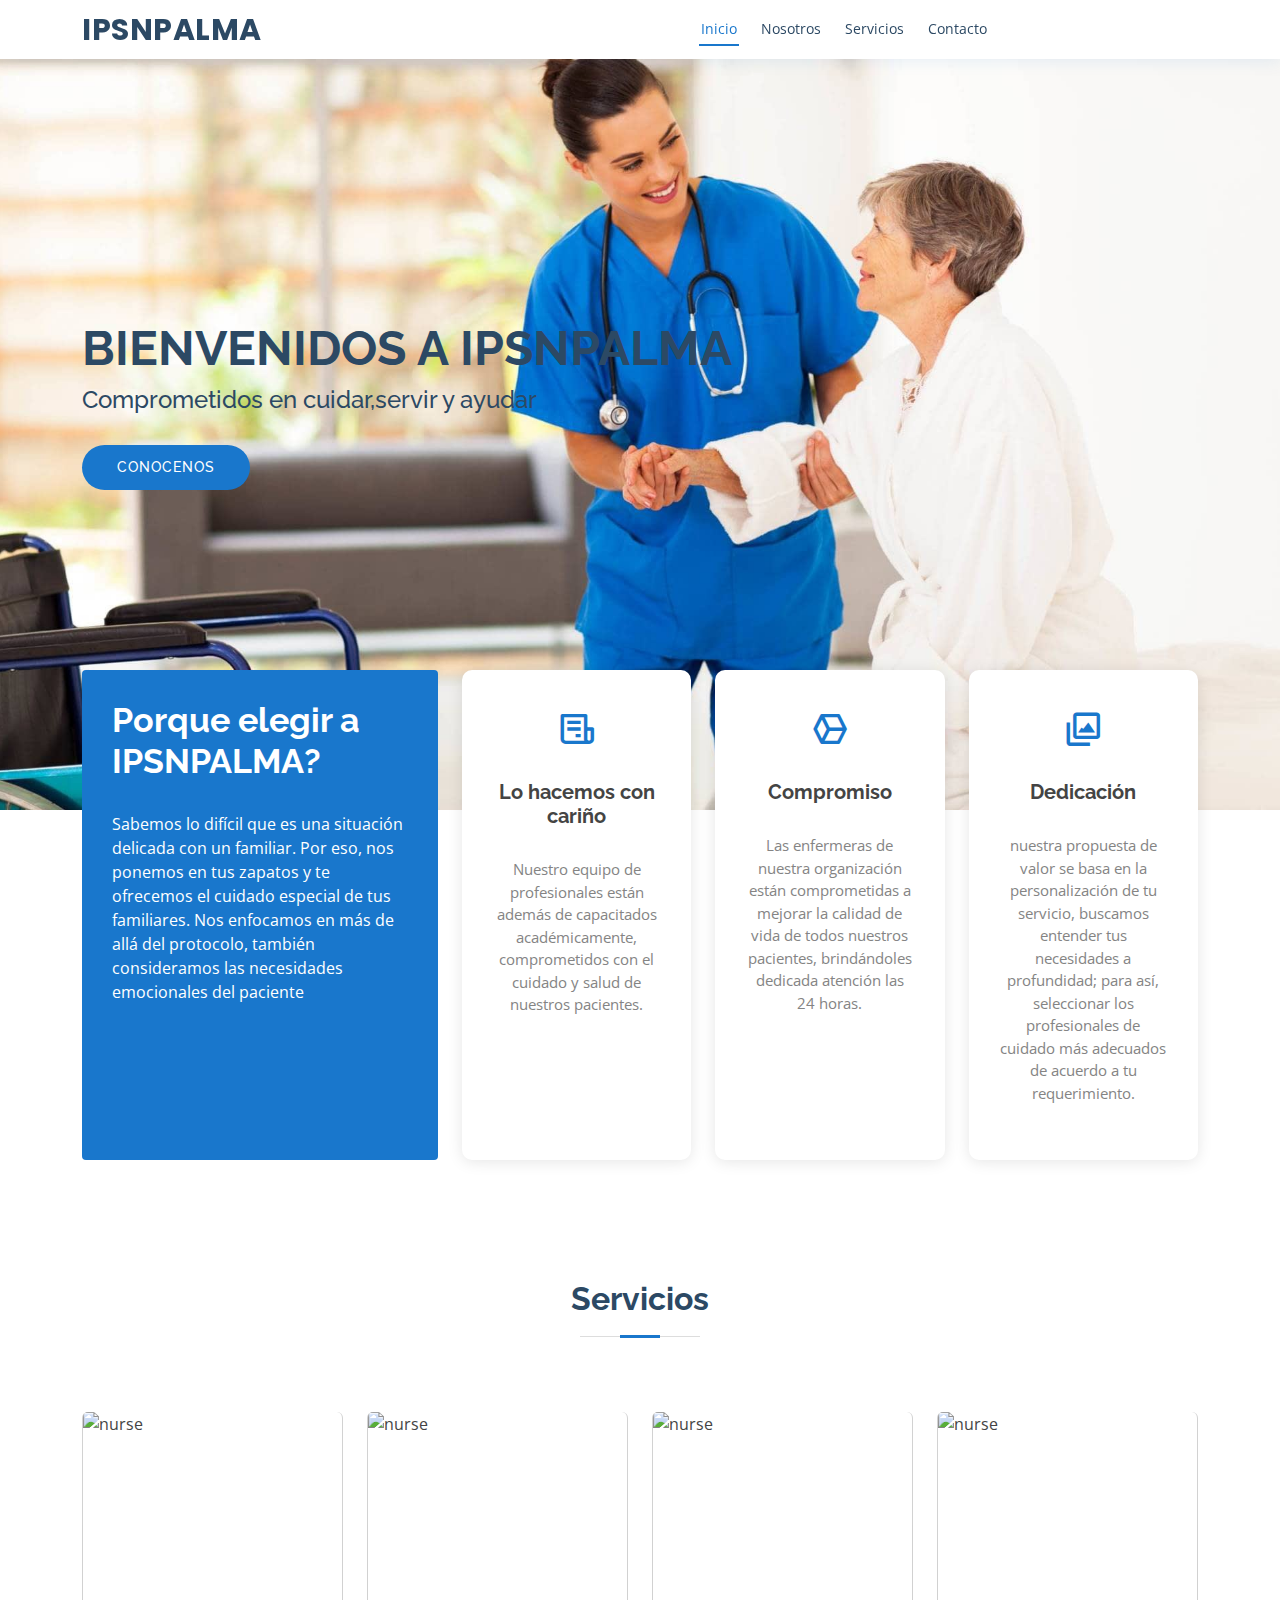
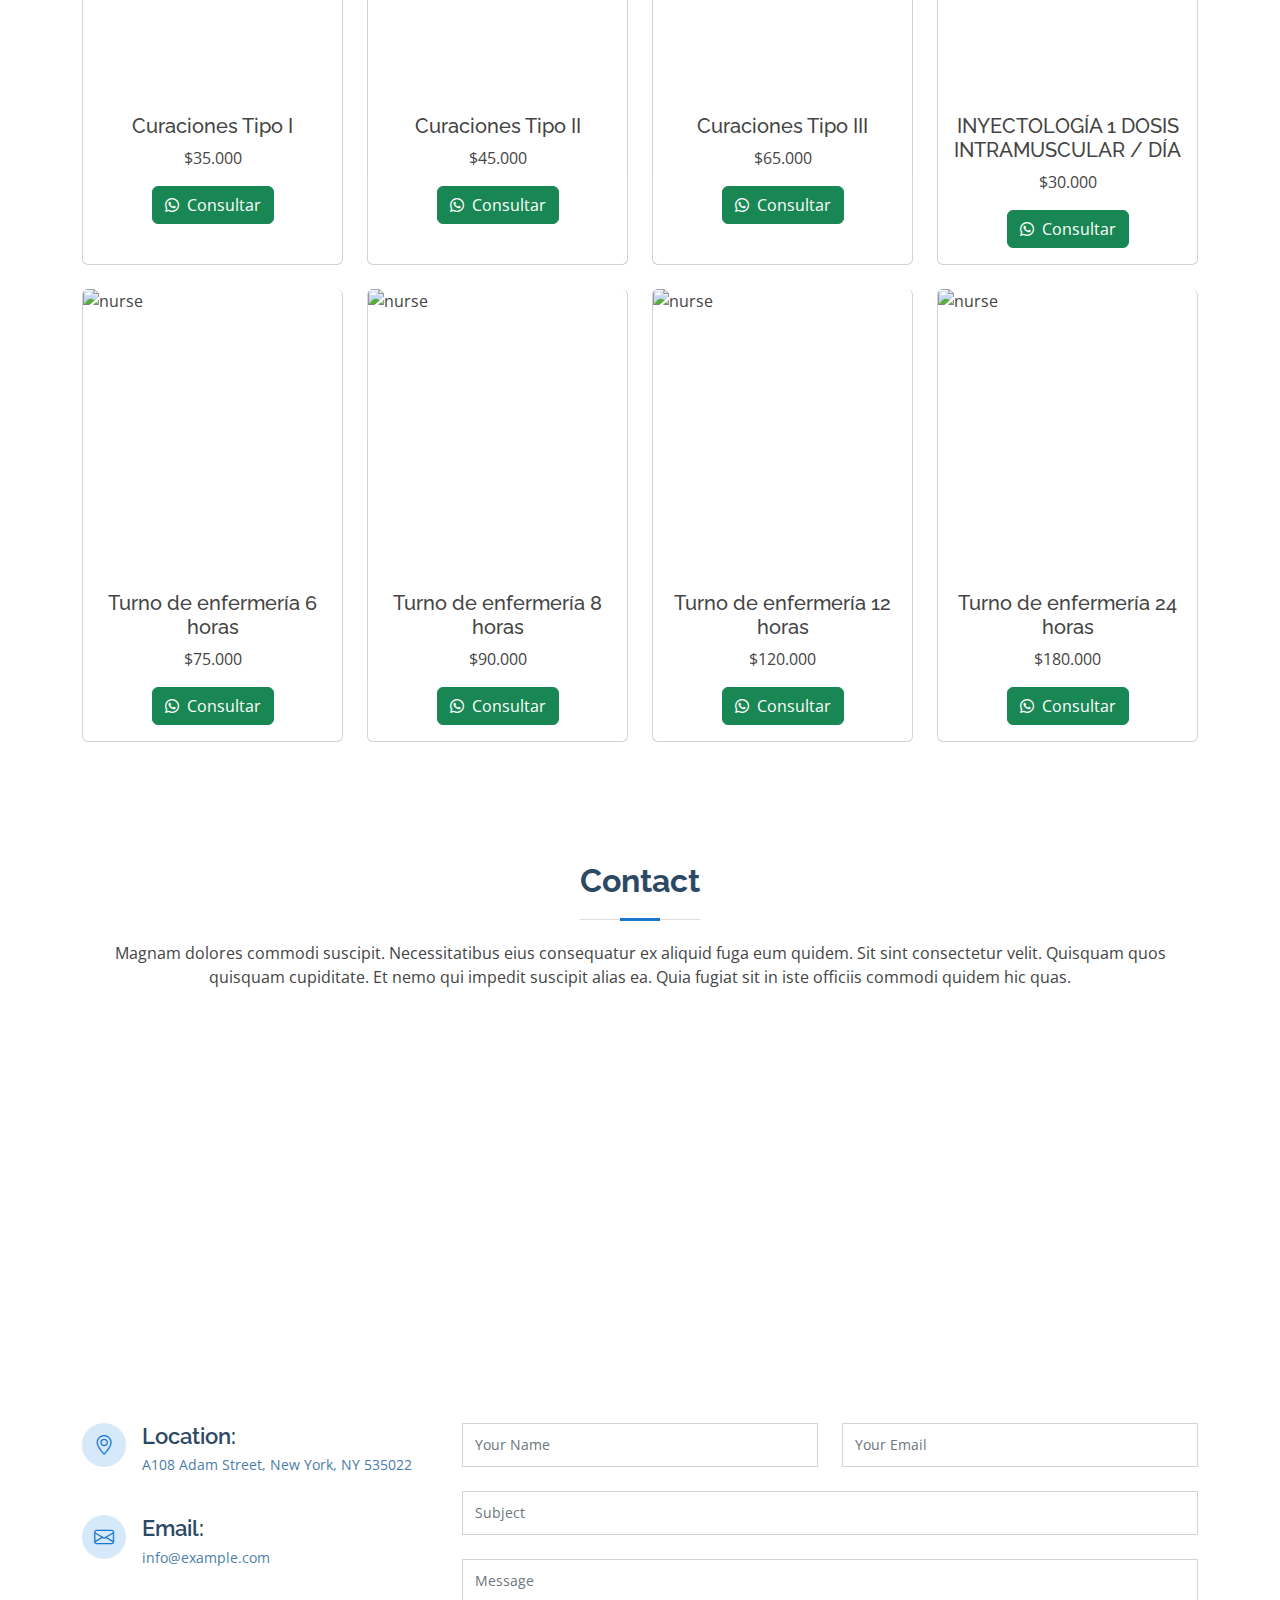
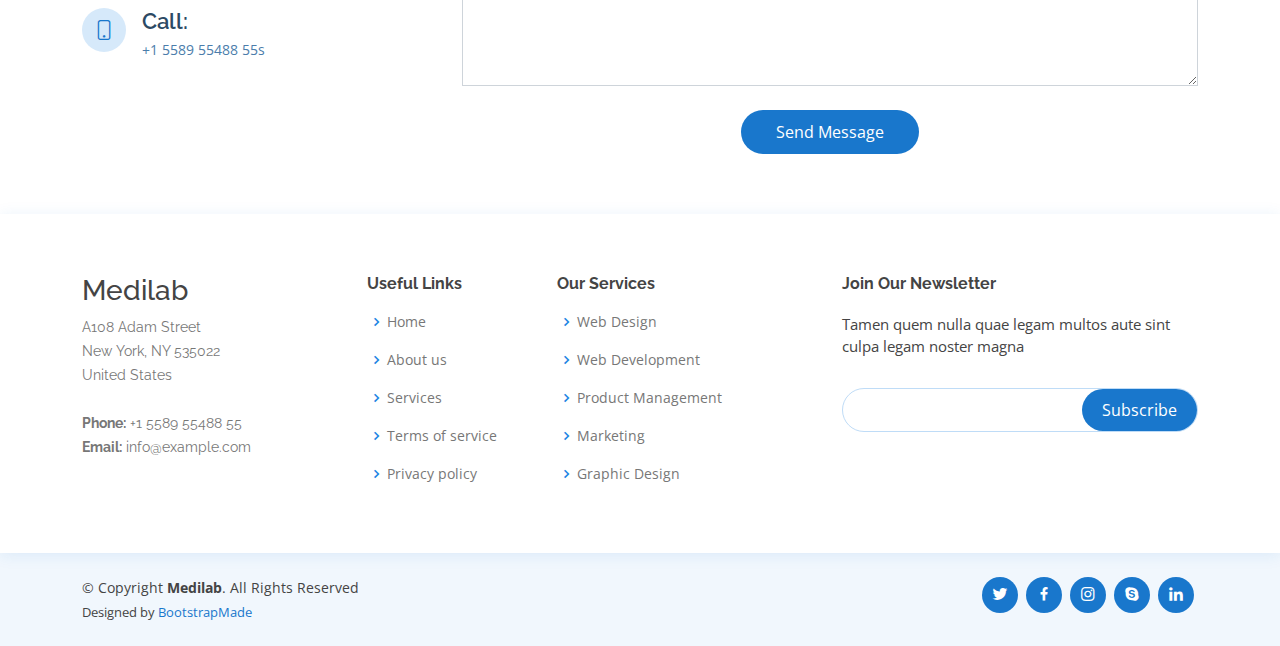
==== commit d2e50bb7: "new version add services" ====
--- a/index.html
+++ b/index.html
@@ -1,46 +1,59 @@
 <!DOCTYPE html>
 <html lang="en">
-
-<head>
-  <meta charset="utf-8">
-  <meta content="width=device-width, initial-scale=1.0" name="viewport">
-
-  <title>IPS NATALIA PALMA</title>
-  <meta content="" name="description">
-  <meta content="" name="keywords">
-
-  <!-- Favicons -->
-  <link href="assets/img/favicon.png" rel="icon">
-  <link href="assets/img/apple-touch-icon.png" rel="apple-touch-icon">
-
-  <!-- Google Fonts -->
-  <link href="https://fonts.googleapis.com/css?family=Open+Sans:300,300i,400,400i,600,600i,700,700i|Raleway:300,300i,400,400i,500,500i,600,600i,700,700i|Poppins:300,300i,400,400i,500,500i,600,600i,700,700i" rel="stylesheet">
-
-  <!-- Vendor CSS Files -->
-  <link href="assets/vendor/fontawesome-free/css/all.min.css" rel="stylesheet">
-  <link href="assets/vendor/animate.css/animate.min.css" rel="stylesheet">
-  <link href="assets/vendor/bootstrap/css/bootstrap.min.css" rel="stylesheet">
-  <link href="assets/vendor/bootstrap-icons/bootstrap-icons.css" rel="stylesheet">
-  <link href="assets/vendor/boxicons/css/boxicons.min.css" rel="stylesheet">
-  <link href="assets/vendor/glightbox/css/glightbox.min.css" rel="stylesheet">
-  <link href="assets/vendor/remixicon/remixicon.css" rel="stylesheet">
-  <link href="assets/vendor/swiper/swiper-bundle.min.css" rel="stylesheet">
-
-  <!-- Template Main CSS File -->
-  <link href="assets/css/style.css" rel="stylesheet">
-
-  <!-- =======================================================
+  <head>
+    <meta charset="utf-8" />
+    <meta content="width=device-width, initial-scale=1.0" name="viewport" />
+
+    <title>IPS NATALIA PALMA</title>
+    <meta content="" name="description" />
+    <meta content="" name="keywords" />
+
+    <!-- Favicons -->
+    <link href="assets/img/favicon.png" rel="icon" />
+    <link href="assets/img/apple-touch-icon.png" rel="apple-touch-icon" />
+
+    <!-- Google Fonts -->
+    <link
+      href="https://fonts.googleapis.com/css?family=Open+Sans:300,300i,400,400i,600,600i,700,700i|Raleway:300,300i,400,400i,500,500i,600,600i,700,700i|Poppins:300,300i,400,400i,500,500i,600,600i,700,700i"
+      rel="stylesheet"
+    />
+
+    <!-- Vendor CSS Files -->
+    <link
+      href="assets/vendor/fontawesome-free/css/all.min.css"
+      rel="stylesheet"
+    />
+    <link href="assets/vendor/animate.css/animate.min.css" rel="stylesheet" />
+    <link
+      href="assets/vendor/bootstrap/css/bootstrap.min.css"
+      rel="stylesheet"
+    />
+    <link
+      href="assets/vendor/bootstrap-icons/bootstrap-icons.css"
+      rel="stylesheet"
+    />
+    <link href="assets/vendor/boxicons/css/boxicons.min.css" rel="stylesheet" />
+    <link
+      href="assets/vendor/glightbox/css/glightbox.min.css"
+      rel="stylesheet"
+    />
+    <link href="assets/vendor/remixicon/remixicon.css" rel="stylesheet" />
+    <link href="assets/vendor/swiper/swiper-bundle.min.css" rel="stylesheet" />
+
+    <!-- Template Main CSS File -->
+    <link href="assets/css/style.css" rel="stylesheet" />
+
+    <!-- =======================================================
   * Template Name: Medilab - v4.8.1
   * Template URL: https://bootstrapmade.com/medilab-free-medical-bootstrap-theme/
   * Author: BootstrapMade.com
   * License: https://bootstrapmade.com/license/
   ======================================================== -->
-</head>
-
-<body>
-
-  <!-- ======= Top Bar ======= -->
-  <div id="topbar" class="d-flex align-items-center fixed-top">
+  </head>
+
+  <body>
+    <!-- ======= Top Bar ======= -->
+    <!-- <div id="topbar" class="d-flex align-items-center fixed-top">
     <div class="container d-flex justify-content-between">
       <div class="contact-info d-flex align-items-center">
         <i class="bi bi-envelope"></i> <a href="mailto:contact@example.com">contact@example.com</a>
@@ -53,897 +66,1322 @@
         <a href="#" class="linkedin"><i class="bi bi-linkedin"></i></i></a>
       </div>
     </div>
-  </div>
-
-  <!-- ======= Header ======= -->
-  <header id="header" class="fixed-top">
-    <div class="container d-flex align-items-center">
-
-      <h1 class="logo me-auto"><a href="index.html">IPSNPALMA</a></h1>
-      <!-- Uncomment below if you prefer to use an image logo -->
-      <!-- <a href="index.html" class="logo me-auto"><img src="assets/img/logo.png" alt="" class="img-fluid"></a>-->
-
-      <nav id="navbar" class="navbar order-last order-lg-0">
-        <ul>
-          <li><a class="nav-link scrollto active" href="#hero">Inicio</a></li>
-          <li><a class="nav-link scrollto" href="#about">Sobre Nosotros</a></li>
-          <li><a class="nav-link scrollto" href="#services">Servicios</a></li>
-          <li><a class="nav-link scrollto" href="#departments">Depatamentos</a></li>
-          <li><a class="nav-link scrollto" href="#doctors">Doctores</a></li>
-          <li class="dropdown"><a href="#"><span>Mas Sobre Nosotros</span> <i class="bi bi-chevron-down"></i></a>
+  </div> -->
+
+    <!-- ======= Header ======= -->
+    <header id="header" class="fixed-top">
+      <div class="container d-flex align-items-center">
+        <h1 class="logo me-auto"><a href="index.html">IPSNPALMA</a></h1>
+        <nav id="navbar" class="navbar order-last order-lg-0 mx-auto">
+          <ul>
+            <li><a class="nav-link scrollto active" href="#hero">Inicio</a></li>
+            <li><a class="nav-link scrollto" href="#about">Nosotros</a></li>
+            <li><a class="nav-link scrollto" href="#services">Servicios</a></li>
+            <li><a class="nav-link scrollto" href="#contact">Contacto</a></li>
+          </ul>
+          <i class="bi bi-list mobile-nav-toggle"></i>
+        </nav>
+      </div>
+    </header>
+    <!-- End Header -->
+
+    <!-- ======= Hero Section ======= -->
+    <section id="hero" class="d-flex align-items-center">
+      <div class="container">
+        <h1>Bienvenidos a IPSNPALMA</h1>
+        <h2>Comprometidos en cuidar,servir y ayudar</h2>
+        <a href="#about" class="btn-get-started scrollto">Conocenos</a>
+      </div>
+    </section>
+    <!-- End Hero -->
+
+    <main id="main">
+      <!-- ======= Why Us Section ======= -->
+      <section id="why-us" class="why-us">
+        <div class="container">
+          <div class="row">
+            <div class="col-lg-4 d-flex align-items-stretch">
+              <div class="content">
+                <h3>Porque elegir a IPSNPALMA?</h3>
+                <p>
+                  Sabemos lo difícil que es una situación delicada con un
+                  familiar. Por eso, nos ponemos en tus zapatos y te ofrecemos
+                  el cuidado especial de tus familiares. Nos enfocamos en más de
+                  allá del protocolo, también consideramos las necesidades
+                  emocionales del paciente
+                </p>
+              </div>
+            </div>
+            <div class="col-lg-8 d-flex align-items-stretch">
+              <div class="icon-boxes d-flex flex-column justify-content-center">
+                <div class="row">
+                  <div class="col-xl-4 d-flex align-items-stretch">
+                    <div class="icon-box mt-4 mt-xl-0">
+                      <i class="bx bx-receipt"></i>
+                      <h4>Lo hacemos con cariño</h4>
+                      <p>
+                        Nuestro equipo de profesionales están además de
+                        capacitados académicamente, comprometidos con el cuidado
+                        y salud de nuestros pacientes.
+                      </p>
+                    </div>
+                  </div>
+                  <div class="col-xl-4 d-flex align-items-stretch">
+                    <div class="icon-box mt-4 mt-xl-0">
+                      <i class="bx bx-cube-alt"></i>
+                      <h4>Compromiso</h4>
+                      <p>
+                        Las enfermeras de nuestra organización están
+                        comprometidas a mejorar la calidad de vida de todos
+                        nuestros pacientes, brindándoles dedicada atención las
+                        24 horas.
+                      </p>
+                    </div>
+                  </div>
+                  <div class="col-xl-4 d-flex align-items-stretch">
+                    <div class="icon-box mt-4 mt-xl-0">
+                      <i class="bx bx-images"></i>
+                      <h4>Dedicación</h4>
+                      <p>
+                        nuestra propuesta de valor se basa en la personalización
+                        de tu servicio, buscamos entender tus necesidades a
+                        profundidad; para así, seleccionar los profesionales de
+                        cuidado más adecuados de acuerdo a tu requerimiento.
+                      </p>
+                    </div>
+                  </div>
+                </div>
+              </div>
+              <!-- End .content-->
+            </div>
+          </div>
+        </div>
+      </section>
+      <!-- End Why Us Section -->
+
+      <!-- ======= About Section ======= -->
+      <!-- <section id="about" class="about">
+        <div class="container-fluid">
+          <div class="row">
+            <div
+              class="col-xl-5 col-lg-6 video-box d-flex justify-content-center align-items-stretch position-relative"
+            >
+              <a
+                href="https://www.youtube.com/watch?v=jDDaplaOz7Q"
+                class="glightbox play-btn mb-4"
+              ></a>
+            </div>
+
+            <div
+              class="col-xl-7 col-lg-6 icon-boxes d-flex flex-column align-items-stretch justify-content-center py-5 px-lg-5"
+            >
+              <h3>Quienes Somos</h3>
+              <p>
+                Somos una institución prestandora de servicios de salud médicos
+                y paramédicos en la modalidad domiciliaria. Nos caracterizamos
+                por generar calidad de vida de los usuarios durante el proceso
+                de su enfermedad, brindando servicios oportunos y de calidad con
+                una atención profesional dentro del marco de la ética, la
+                humanización y la calidez.
+              </p>
+
+              <div class="icon-box">
+                <div class="icon"><i class="bx bx-fingerprint"></i></div>
+                <h4 class="title"><a href="">Porque elegir a IPSNPALMA</a></h4>
+                <p class="description">
+                  nuestra propuesta de valor se basa en la personalización de tu
+                  servicio, buscamos entender tus necesidades a profundidad;
+                  para así, seleccionar los profesionales de cuidado más
+                  adecuados de acuerdo a tu requerimiento, a través del control
+                  y la administración de la seguridad, logras tener la total
+                  tranquilidad al contratar servicios de cuidado.
+                </p>
+              </div>
+
+              <div class="icon-box">
+                <div class="icon"><i class="bx bx-gift"></i></div>
+                <h4 class="title"><a href="">Nemo Enim</a></h4>
+                <p class="description">
+                  At vero eos et accusamus et iusto odio dignissimos ducimus qui
+                  blanditiis praesentium voluptatum deleniti atque
+                </p>
+              </div>
+
+              <div class="icon-box">
+                <div class="icon"><i class="bx bx-atom"></i></div>
+                <h4 class="title"><a href="">Dine Pad</a></h4>
+                <p class="description">
+                  Explicabo est voluptatum asperiores consequatur magnam. Et
+                  veritatis odit. Sunt aut deserunt minus aut eligendi omnis
+                </p>
+              </div>
+            </div>
+          </div>
+        </div>
+      </section> -->
+      <!-- End About Section -->
+
+      <!-- ======= Counts Section ======= -->
+      <!-- <section id="counts" class="counts">
+        <div class="container">
+          <div class="row">
+            <div class="col-lg-3 col-md-6">
+              <div class="count-box">
+                <i class="fas fa-user-md"></i>
+                <span
+                  data-purecounter-start="0"
+                  data-purecounter-end="85"
+                  data-purecounter-duration="1"
+                  class="purecounter"
+                ></span>
+                <p>Doctors</p>
+              </div>
+            </div>
+
+            <div class="col-lg-3 col-md-6 mt-5 mt-md-0">
+              <div class="count-box">
+                <i class="far fa-hospital"></i>
+                <span
+                  data-purecounter-start="0"
+                  data-purecounter-end="18"
+                  data-purecounter-duration="1"
+                  class="purecounter"
+                ></span>
+                <p>Departments</p>
+              </div>
+            </div>
+
+            <div class="col-lg-3 col-md-6 mt-5 mt-lg-0">
+              <div class="count-box">
+                <i class="fas fa-flask"></i>
+                <span
+                  data-purecounter-start="0"
+                  data-purecounter-end="12"
+                  data-purecounter-duration="1"
+                  class="purecounter"
+                ></span>
+                <p>Research Labs</p>
+              </div>
+            </div>
+
+            <div class="col-lg-3 col-md-6 mt-5 mt-lg-0">
+              <div class="count-box">
+                <i class="fas fa-award"></i>
+                <span
+                  data-purecounter-start="0"
+                  data-purecounter-end="150"
+                  data-purecounter-duration="1"
+                  class="purecounter"
+                ></span>
+                <p>Awards</p>
+              </div>
+            </div>
+          </div>
+        </div>
+      </section> -->
+      <!-- End Counts Section -->
+
+      <!-- ======= Services Section ======= -->
+      <section id="services" class="services">
+        <div class="container">
+          <div class="section-title">
+            <h2>Servicios</h2>
+          </div>
+
+          <div class="row">
+            <div class="col-lg-3 col-md-6 d-flex align-items-stretch mt-4">
+              <div class="card card-service">
+                <img
+                  src="https://www.care24.com.co/933-home_default/curaciones-tipo-i.jpg"
+                  class="card-img-top"
+                  alt="nurse"
+                />
+                <div class="card-body text-center">
+                  <h5 class="card-title">Curaciones Tipo I</h5>
+                  <p class="card-text">$35.000</p>
+                  <a
+                    href="https://api.whatsapp.com/send?phone=573045385107&text=Buenos dias%20Deseo consultar sobre el servicio de Curaciones tipo I"
+                    class="btn btn-success"
+                    ><i class="fa-brands fa-whatsapp"></i>&nbsp; Consultar
+                  </a>
+                </div>
+              </div>
+            </div>
+            <div class="col-lg-3 col-md-6 d-flex align-items-stretch mt-4">
+              <div class="card card-service">
+                <img
+                  src="https://www.care24.com.co/932-home_default/curaciones-tipo-ii.jpg"
+                  class="card-img-top"
+                  alt="nurse"
+                />
+                <div class="card-body text-center">
+                  <h5 class="card-title">Curaciones Tipo II</h5>
+                  <p class="card-text">$45.000</p>
+                  <a
+                    href="https://api.whatsapp.com/send?phone=573045385107&text=Buenos dias %20Deseo consultar sobre el servicio de Curaciones tipo II"
+                    class="btn btn-success"
+                    ><i class="fa-brands fa-whatsapp"></i>&nbsp; Consultar
+                  </a>
+                </div>
+              </div>
+            </div>
+            <div class="col-lg-3 col-md-6 d-flex align-items-stretch mt-4">
+              <div class="card card-service">
+                <img
+                  src="https://cath.cl/wp-content/uploads/2018/07/curacion-avanzada.jpg"
+                  class="card-img-top"
+                  alt="nurse"
+                />
+                <div class="card-body text-center">
+                  <h5 class="card-title">Curaciones Tipo III</h5>
+                  <p class="card-text">$65.000</p>
+                  <a
+                    href="https://api.whatsapp.com/send?phone=573045385107&text=Buenos dias%20Deseo consultar sobre el servicio de Curaciones tipo III"
+                    class="btn btn-success"
+                    ><i class="fa-brands fa-whatsapp"></i>&nbsp; Consultar
+                  </a>
+                </div>
+              </div>
+            </div>
+            <div class="col-lg-3 col-md-6 d-flex align-items-stretch mt-4">
+              <div class="card card-service">
+                <img
+                  src="https://www.care24.com.co/881-large_default/inyectologia-1-dosis-intramuscular-dia.jpg"
+                  class="card-img-top"
+                  alt="nurse"
+                />
+                <div class="card-body text-center">
+                  <h5 class="card-title">
+                    INYECTOLOGÍA 1 DOSIS INTRAMUSCULAR / DÍA
+                  </h5>
+                  <p class="card-text">$30.000</p>
+                  <a
+                    href="https://api.whatsapp.com/send?phone=573045385107&text=Buenos dias Deseo consultar sobre%20INYECTOLOGÍA 1 DOSIS"
+                    class="btn btn-success"
+                    ><i class="fa-brands fa-whatsapp"></i>&nbsp; Consultar
+                  </a>
+                </div>
+              </div>
+            </div>
+          </div>
+          <div class="row">
+            <div class="col-lg-3 col-md-6 d-flex align-items-stretch mt-4">
+              <div class="card card-service">
+                <img
+                  src="https://sermedom.cl/wp-content/uploads/2018/11/slider-enfermera.jpg"
+                  class="card-img-top"
+                  alt="nurse"
+                />
+                <div class="card-body text-center">
+                  <h5 class="card-title">Turno de enfermería 6 horas</h5>
+                  <p class="card-text">$75.000</p>
+                  <a
+                    href="https://api.whatsapp.com/send?phone=573045385107&text=Buenos dias Deseo consultar sobre%20Turno de enfermería 6 horas"
+                    class="btn btn-success"
+                    ><i class="fa-brands fa-whatsapp"></i>&nbsp; Consultar
+                  </a>
+                </div>
+              </div>
+            </div>
+            <div class="col-lg-3 col-md-6 d-flex align-items-stretch mt-4">
+              <div class="card card-service">
+                <img
+                  src="https://resizer.glanacion.com/resizer/WAouXHYrMtq8TepupuVs4TWnYxw=/768x0/filters:format(webp):quality(80)/cloudfront-us-east-1.images.arcpublishing.com/lanacionar/LSHOEV3OWZGLHJ4LQ5KEDTECFE.jpg"
+                  class="card-img-top"
+                  alt="nurse"
+                />
+                <div class="card-body text-center">
+                  <h5 class="card-title">Turno de enfermería 8 horas</h5>
+                  <p class="card-text">$90.000</p>
+                  <a
+                    href="https://api.whatsapp.com/send?phone=573045385107&text=Buenos dias Deseo consultar sobre%20Turno de enfermería 8 horas"
+                    class="btn btn-success"
+                    ><i class="fa-brands fa-whatsapp"></i>&nbsp; Consultar
+                  </a>
+                </div>
+              </div>
+            </div>
+            <div class="col-lg-3 col-md-6 d-flex align-items-stretch mt-4">
+              <div class="card card-service">
+                <img
+                  src="https://www.elsevier.com/__data/assets/image/0006/834531/Cuidados-enfermera-Nursing-enero-2019.jpg"
+                  class="card-img-top"
+                  alt="nurse"
+                />
+                <div class="card-body text-center">
+                  <h5 class="card-title">Turno de enfermería 12 horas</h5>
+                  <p class="card-text">$120.000</p>
+                  <a
+                    href="https://api.whatsapp.com/send?phone=573045385107&text=Buenos dias Deseo consultar sobre%20Turno de enfermería 12 horas"
+                    class="btn btn-success"
+                    ><i class="fa-brands fa-whatsapp"></i>&nbsp; Consultar
+                  </a>
+                </div>
+              </div>
+            </div>
+            <div class="col-lg-3 col-md-6 d-flex align-items-stretch mt-4">
+              <div class="card card-service">
+                <img
+                  src="https://encrypted-tbn0.gstatic.com/images?q=tbn:ANd9GcTrx0ObnccLNzD924Hu83m8fXW33VV7dG2cVo52gmNJCbpVuTZwCFX9t1HfsZyVV1yZO6U&usqp=CAU"
+                  class="card-img-top"
+                  alt="nurse"
+                />
+                <div class="card-body text-center">
+                  <h5 class="card-title">Turno de enfermería 24 horas</h5>
+                  <p class="card-text">$180.000</p>
+                  <a
+                    href="https://api.whatsapp.com/send?phone=573045385107&text=Buenos dias Deseo consultar sobre%20Turno de enfermería 24 horas"
+                    class="btn btn-success"
+                    ><i class="fa-brands fa-whatsapp"></i>&nbsp; Consultar
+                  </a>
+                </div>
+              </div>
+            </div>
+          </div>
+        </div>
+      </section>
+      <!-- End Services Section -->
+
+      <!-- ======= Appointment Section ======= -->
+      <!-- <section id="appointment" class="appointment section-bg">
+        <div class="container">
+          <div class="section-title">
+            <h2>Make an Appointment</h2>
+            <p>
+              Magnam dolores commodi suscipit. Necessitatibus eius consequatur
+              ex aliquid fuga eum quidem. Sit sint consectetur velit. Quisquam
+              quos quisquam cupiditate. Et nemo qui impedit suscipit alias ea.
+              Quia fugiat sit in iste officiis commodi quidem hic quas.
+            </p>
+          </div>
+
+          <form
+            action="forms/appointment.php"
+            method="post"
+            role="form"
+            class="php-email-form"
+          >
+            <div class="row">
+              <div class="col-md-4 form-group">
+                <input
+                  type="text"
+                  name="name"
+                  class="form-control"
+                  id="name"
+                  placeholder="Your Name"
+                  data-rule="minlen:4"
+                  data-msg="Please enter at least 4 chars"
+                />
+                <div class="validate"></div>
+              </div>
+              <div class="col-md-4 form-group mt-3 mt-md-0">
+                <input
+                  type="email"
+                  class="form-control"
+                  name="email"
+                  id="email"
+                  placeholder="Your Email"
+                  data-rule="email"
+                  data-msg="Please enter a valid email"
+                />
+                <div class="validate"></div>
+              </div>
+              <div class="col-md-4 form-group mt-3 mt-md-0">
+                <input
+                  type="tel"
+                  class="form-control"
+                  name="phone"
+                  id="phone"
+                  placeholder="Your Phone"
+                  data-rule="minlen:4"
+                  data-msg="Please enter at least 4 chars"
+                />
+                <div class="validate"></div>
+              </div>
+            </div>
+            <div class="row">
+              <div class="col-md-4 form-group mt-3">
+                <input
+                  type="datetime"
+                  name="date"
+                  class="form-control datepicker"
+                  id="date"
+                  placeholder="Appointment Date"
+                  data-rule="minlen:4"
+                  data-msg="Please enter at least 4 chars"
+                />
+                <div class="validate"></div>
+              </div>
+              <div class="col-md-4 form-group mt-3">
+                <select name="department" id="department" class="form-select">
+                  <option value="">Select Department</option>
+                  <option value="Department 1">Department 1</option>
+                  <option value="Department 2">Department 2</option>
+                  <option value="Department 3">Department 3</option>
+                </select>
+                <div class="validate"></div>
+              </div>
+              <div class="col-md-4 form-group mt-3">
+                <select name="doctor" id="doctor" class="form-select">
+                  <option value="">Select Doctor</option>
+                  <option value="Doctor 1">Doctor 1</option>
+                  <option value="Doctor 2">Doctor 2</option>
+                  <option value="Doctor 3">Doctor 3</option>
+                </select>
+                <div class="validate"></div>
+              </div>
+            </div>
+
+            <div class="form-group mt-3">
+              <textarea
+                class="form-control"
+                name="message"
+                rows="5"
+                placeholder="Message (Optional)"
+              ></textarea>
+              <div class="validate"></div>
+            </div>
+            <div class="mb-3">
+              <div class="loading">Loading</div>
+              <div class="error-message"></div>
+              <div class="sent-message">
+                Your appointment request has been sent successfully. Thank you!
+              </div>
+            </div>
+            <div class="text-center">
+              <button type="submit">Make an Appointment</button>
+            </div>
+          </form>
+        </div>
+      </section> -->
+      <!-- End Appointment Section -->
+
+      <!-- ======= Departments Section ======= -->
+      <!-- <section id="departments" class="departments">
+        <div class="container">
+          <div class="section-title">
+            <h2>Departments</h2>
+            <p>
+              Magnam dolores commodi suscipit. Necessitatibus eius consequatur
+              ex aliquid fuga eum quidem. Sit sint consectetur velit. Quisquam
+              quos quisquam cupiditate. Et nemo qui impedit suscipit alias ea.
+              Quia fugiat sit in iste officiis commodi quidem hic quas.
+            </p>
+          </div>
+
+          <div class="row gy-4">
+            <div class="col-lg-3">
+              <ul class="nav nav-tabs flex-column">
+                <li class="nav-item">
+                  <a
+                    class="nav-link active show"
+                    data-bs-toggle="tab"
+                    href="#tab-1"
+                    >Cardiology</a
+                  >
+                </li>
+                <li class="nav-item">
+                  <a class="nav-link" data-bs-toggle="tab" href="#tab-2"
+                    >Neurology</a
+                  >
+                </li>
+                <li class="nav-item">
+                  <a class="nav-link" data-bs-toggle="tab" href="#tab-3"
+                    >Hepatology</a
+                  >
+                </li>
+                <li class="nav-item">
+                  <a class="nav-link" data-bs-toggle="tab" href="#tab-4"
+                    >Pediatrics</a
+                  >
+                </li>
+                <li class="nav-item">
+                  <a class="nav-link" data-bs-toggle="tab" href="#tab-5"
+                    >Eye Care</a
+                  >
+                </li>
+              </ul>
+            </div>
+            <div class="col-lg-9">
+              <div class="tab-content">
+                <div class="tab-pane active show" id="tab-1">
+                  <div class="row gy-4">
+                    <div class="col-lg-8 details order-2 order-lg-1">
+                      <h3>Cardiology</h3>
+                      <p class="fst-italic">
+                        Qui laudantium consequatur laborum sit qui ad sapiente
+                        dila parde sonata raqer a videna mareta paulona marka
+                      </p>
+                      <p>
+                        Et nobis maiores eius. Voluptatibus ut enim blanditiis
+                        atque harum sint. Laborum eos ipsum ipsa odit magni.
+                        Incidunt hic ut molestiae aut qui. Est repellat minima
+                        eveniet eius et quis magni nihil. Consequatur dolorem
+                        quaerat quos qui similique accusamus nostrum rem vero
+                      </p>
+                    </div>
+                    <div class="col-lg-4 text-center order-1 order-lg-2">
+                      <img
+                        src="assets/img/departments-1.jpg"
+                        alt=""
+                        class="img-fluid"
+                      />
+                    </div>
+                  </div>
+                </div>
+                <div class="tab-pane" id="tab-2">
+                  <div class="row gy-4">
+                    <div class="col-lg-8 details order-2 order-lg-1">
+                      <h3>Et blanditiis nemo veritatis excepturi</h3>
+                      <p class="fst-italic">
+                        Qui laudantium consequatur laborum sit qui ad sapiente
+                        dila parde sonata raqer a videna mareta paulona marka
+                      </p>
+                      <p>
+                        Ea ipsum voluptatem consequatur quis est. Illum error
+                        ullam omnis quia et reiciendis sunt sunt est. Non
+                        aliquid repellendus itaque accusamus eius et velit ipsa
+                        voluptates. Optio nesciunt eaque beatae accusamus lerode
+                        pakto madirna desera vafle de nideran pal
+                      </p>
+                    </div>
+                    <div class="col-lg-4 text-center order-1 order-lg-2">
+                      <img
+                        src="assets/img/departments-2.jpg"
+                        alt=""
+                        class="img-fluid"
+                      />
+                    </div>
+                  </div>
+                </div>
+                <div class="tab-pane" id="tab-3">
+                  <div class="row gy-4">
+                    <div class="col-lg-8 details order-2 order-lg-1">
+                      <h3>Impedit facilis occaecati odio neque aperiam sit</h3>
+                      <p class="fst-italic">
+                        Eos voluptatibus quo. Odio similique illum id quidem non
+                        enim fuga. Qui natus non sunt dicta dolor et. In
+                        asperiores velit quaerat perferendis aut
+                      </p>
+                      <p>
+                        Iure officiis odit rerum. Harum sequi eum illum corrupti
+                        culpa veritatis quisquam. Neque necessitatibus illo
+                        rerum eum ut. Commodi ipsam minima molestiae sed
+                        laboriosam a iste odio. Earum odit nesciunt fugiat sit
+                        ullam. Soluta et harum voluptatem optio quae
+                      </p>
+                    </div>
+                    <div class="col-lg-4 text-center order-1 order-lg-2">
+                      <img
+                        src="assets/img/departments-3.jpg"
+                        alt=""
+                        class="img-fluid"
+                      />
+                    </div>
+                  </div>
+                </div>
+                <div class="tab-pane" id="tab-4">
+                  <div class="row gy-4">
+                    <div class="col-lg-8 details order-2 order-lg-1">
+                      <h3>
+                        Fuga dolores inventore laboriosam ut est accusamus
+                        laboriosam dolore
+                      </h3>
+                      <p class="fst-italic">
+                        Totam aperiam accusamus. Repellat consequuntur iure
+                        voluptas iure porro quis delectus
+                      </p>
+                      <p>
+                        Eaque consequuntur consequuntur libero expedita in
+                        voluptas. Nostrum ipsam necessitatibus aliquam fugiat
+                        debitis quis velit. Eum ex maxime error in consequatur
+                        corporis atque. Eligendi asperiores sed qui veritatis
+                        aperiam quia a laborum inventore
+                      </p>
+                    </div>
+                    <div class="col-lg-4 text-center order-1 order-lg-2">
+                      <img
+                        src="assets/img/departments-4.jpg"
+                        alt=""
+                        class="img-fluid"
+                      />
+                    </div>
+                  </div>
+                </div>
+                <div class="tab-pane" id="tab-5">
+                  <div class="row gy-4">
+                    <div class="col-lg-8 details order-2 order-lg-1">
+                      <h3>
+                        Est eveniet ipsam sindera pad rone matrelat sando reda
+                      </h3>
+                      <p class="fst-italic">
+                        Omnis blanditiis saepe eos autem qui sunt debitis porro
+                        quia.
+                      </p>
+                      <p>
+                        Exercitationem nostrum omnis. Ut reiciendis repudiandae
+                        minus. Omnis recusandae ut non quam ut quod eius qui.
+                        Ipsum quia odit vero atque qui quibusdam amet. Occaecati
+                        sed est sint aut vitae molestiae voluptate vel
+                      </p>
+                    </div>
+                    <div class="col-lg-4 text-center order-1 order-lg-2">
+                      <img
+                        src="assets/img/departments-5.jpg"
+                        alt=""
+                        class="img-fluid"
+                      />
+                    </div>
+                  </div>
+                </div>
+              </div>
+            </div>
+          </div>
+        </div>
+      </section> -->
+      <!-- End Departments Section -->
+
+      <!-- ======= Doctors Section ======= -->
+      <!-- <section id="doctors" class="doctors">
+        <div class="container">
+          <div class="section-title">
+            <h2>Doctors</h2>
+            <p>
+              Magnam dolores commodi suscipit. Necessitatibus eius consequatur
+              ex aliquid fuga eum quidem. Sit sint consectetur velit. Quisquam
+              quos quisquam cupiditate. Et nemo qui impedit suscipit alias ea.
+              Quia fugiat sit in iste officiis commodi quidem hic quas.
+            </p>
+          </div>
+
+          <div class="row">
+            <div class="col-lg-6">
+              <div class="member d-flex align-items-start">
+                <div class="pic">
+                  <img
+                    src="assets/img/doctors/doctors-1.jpg"
+                    class="img-fluid"
+                    alt=""
+                  />
+                </div>
+                <div class="member-info">
+                  <h4>Walter White</h4>
+                  <span>Chief Medical Officer</span>
+                  <p>
+                    Explicabo voluptatem mollitia et repellat qui dolorum quasi
+                  </p>
+                  <div class="social">
+                    <a href=""><i class="ri-twitter-fill"></i></a>
+                    <a href=""><i class="ri-facebook-fill"></i></a>
+                    <a href=""><i class="ri-instagram-fill"></i></a>
+                    <a href=""> <i class="ri-linkedin-box-fill"></i> </a>
+                  </div>
+                </div>
+              </div>
+            </div>
+
+            <div class="col-lg-6 mt-4 mt-lg-0">
+              <div class="member d-flex align-items-start">
+                <div class="pic">
+                  <img
+                    src="assets/img/doctors/doctors-2.jpg"
+                    class="img-fluid"
+                    alt=""
+                  />
+                </div>
+                <div class="member-info">
+                  <h4>Sarah Jhonson</h4>
+                  <span>Anesthesiologist</span>
+                  <p>
+                    Aut maiores voluptates amet et quis praesentium qui senda
+                    para
+                  </p>
+                  <div class="social">
+                    <a href=""><i class="ri-twitter-fill"></i></a>
+                    <a href=""><i class="ri-facebook-fill"></i></a>
+                    <a href=""><i class="ri-instagram-fill"></i></a>
+                    <a href=""> <i class="ri-linkedin-box-fill"></i> </a>
+                  </div>
+                </div>
+              </div>
+            </div>
+
+            <div class="col-lg-6 mt-4">
+              <div class="member d-flex align-items-start">
+                <div class="pic">
+                  <img
+                    src="assets/img/doctors/doctors-3.jpg"
+                    class="img-fluid"
+                    alt=""
+                  />
+                </div>
+                <div class="member-info">
+                  <h4>William Anderson</h4>
+                  <span>Cardiology</span>
+                  <p>
+                    Quisquam facilis cum velit laborum corrupti fuga rerum quia
+                  </p>
+                  <div class="social">
+                    <a href=""><i class="ri-twitter-fill"></i></a>
+                    <a href=""><i class="ri-facebook-fill"></i></a>
+                    <a href=""><i class="ri-instagram-fill"></i></a>
+                    <a href=""> <i class="ri-linkedin-box-fill"></i> </a>
+                  </div>
+                </div>
+              </div>
+            </div>
+
+            <div class="col-lg-6 mt-4">
+              <div class="member d-flex align-items-start">
+                <div class="pic">
+                  <img
+                    src="assets/img/doctors/doctors-4.jpg"
+                    class="img-fluid"
+                    alt=""
+                  />
+                </div>
+                <div class="member-info">
+                  <h4>Amanda Jepson</h4>
+                  <span>Neurosurgeon</span>
+                  <p>
+                    Dolorum tempora officiis odit laborum officiis et et
+                    accusamus
+                  </p>
+                  <div class="social">
+                    <a href=""><i class="ri-twitter-fill"></i></a>
+                    <a href=""><i class="ri-facebook-fill"></i></a>
+                    <a href=""><i class="ri-instagram-fill"></i></a>
+                    <a href=""> <i class="ri-linkedin-box-fill"></i> </a>
+                  </div>
+                </div>
+              </div>
+            </div>
+          </div>
+        </div>
+      </section> -->
+      <!-- End Doctors Section -->
+
+      <!-- ======= Frequently Asked Questions Section ======= -->
+      <!-- <section id="faq" class="faq section-bg">
+        <div class="container">
+          <div class="section-title">
+            <h2>Frequently Asked Questions</h2>
+            <p>
+              Magnam dolores commodi suscipit. Necessitatibus eius consequatur
+              ex aliquid fuga eum quidem. Sit sint consectetur velit. Quisquam
+              quos quisquam cupiditate. Et nemo qui impedit suscipit alias ea.
+              Quia fugiat sit in iste officiis commodi quidem hic quas.
+            </p>
+          </div>
+
+          <div class="faq-list">
             <ul>
-              <li><a href="#">Drop Down 1</a></li>
-              <li class="dropdown"><a href="#"><span>Deep Drop Down</span> <i class="bi bi-chevron-right"></i></a>
-                <ul>
-                  <li><a href="#">Deep Drop Down 1</a></li>
-                  <li><a href="#">Deep Drop Down 2</a></li>
-                  <li><a href="#">Deep Drop Down 3</a></li>
-                  <li><a href="#">Deep Drop Down 4</a></li>
-                  <li><a href="#">Deep Drop Down 5</a></li>
-                </ul>
+              <li data-aos="fade-up">
+                <i class="bx bx-help-circle icon-help"></i>
+                <a
+                  data-bs-toggle="collapse"
+                  class="collapse"
+                  data-bs-target="#faq-list-1"
+                  >Non consectetur a erat nam at lectus urna duis?
+                  <i class="bx bx-chevron-down icon-show"></i
+                  ><i class="bx bx-chevron-up icon-close"></i
+                ></a>
+                <div
+                  id="faq-list-1"
+                  class="collapse show"
+                  data-bs-parent=".faq-list"
+                >
+                  <p>
+                    Feugiat pretium nibh ipsum consequat. Tempus iaculis urna id
+                    volutpat lacus laoreet non curabitur gravida. Venenatis
+                    lectus magna fringilla urna porttitor rhoncus dolor purus
+                    non.
+                  </p>
+                </div>
               </li>
-              <li><a href="#">Drop Down 2</a></li>
-              <li><a href="#">Drop Down 3</a></li>
-              <li><a href="#">Drop Down 4</a></li>
-            </ul>
-          </li>
-          <li><a class="nav-link scrollto" href="#contact">Contact</a></li>
-        </ul>
-        <i class="bi bi-list mobile-nav-toggle"></i>
-      </nav><!-- .navbar -->
-
-      <a href="#appointment" class="appointment-btn scrollto"><span class="d-none d-md-inline">Agendar una</span> Consulta</a>
-
-    </div>
-  </header><!-- End Header -->
-
-  <!-- ======= Hero Section ======= -->
-  <section id="hero" class="d-flex align-items-center">
-    <div class="container">
-      <h1>Bienvenidos a IPSNPALMA</h1>
-      <h2>Comprometidos en cuidar,servir y ayudar</h2>
-      <a href="#about" class="btn-get-started scrollto">Conocenos</a>
-    </div>
-  </section><!-- End Hero -->
-
-  <main id="main">
-
-    <!-- ======= Why Us Section ======= -->
-    <section id="why-us" class="why-us">
-      <div class="container">
-
-        <div class="row">
-          <div class="col-lg-4 d-flex align-items-stretch">
-            <div class="content">
-              <h3>Porque elegir a IPSNPALMA?</h3>
-              <p>
-                Nuestro objetivo, mejorar la calidad de vida de aquellas personas que padecen enfermedades crónicas, o bien, que afrontan de manera temporal o permanente una limitación tanto de su capacidad para auto cuidarse, como para desplazarse de manera autónoma, por lo que han de permanecer en su domicilio.
-              </p>
-              <div class="text-center">
-                <a href="#" class="more-btn">Leer Mas<i class="bx bx-chevron-right"></i></a>
-              </div>
-            </div>
-          </div>
-          <div class="col-lg-8 d-flex align-items-stretch">
-            <div class="icon-boxes d-flex flex-column justify-content-center">
-              <div class="row">
-                <div class="col-xl-4 d-flex align-items-stretch">
-                  <div class="icon-box mt-4 mt-xl-0">
-                    <i class="bx bx-receipt"></i>
-                    <h4>Lo hacemos con cariño</h4>
-                    <p>Nuestro equipo de profesionales están además de capacitados académicamente, comprometidos con el cuidado y salud de nuestros pacientes.</p>
-                  </div>
-                </div>
-                <div class="col-xl-4 d-flex align-items-stretch">
-                  <div class="icon-box mt-4 mt-xl-0">
-                    <i class="bx bx-cube-alt"></i>
-                    <h4>Compromiso</h4>
-                    <p>Las enfermeras de nuestra organización están comprometidas a mejorar la calidad de vida de todos nuestros pacientes, brindándoles dedicada atención las 24 horas.</p>
-                  </div>
-                </div>
-                <div class="col-xl-4 d-flex align-items-stretch">
-                  <div class="icon-box mt-4 mt-xl-0">
-                    <i class="bx bx-images"></i>
-                    <h4>Dedicación</h4>
-                    <p>Prestamos un servicio a domicilio, especializado en la atención del adulto mayor y pacientes en estado critico. </p>
-                  </div>
-                </div>
-              </div>
-            </div><!-- End .content-->
-          </div>
-        </div>
-
-      </div>
-    </section><!-- End Why Us Section -->
-
-    <!-- ======= About Section ======= -->
-    <section id="about" class="about">
-      <div class="container-fluid">
-
-        <div class="row">
-          <div class="col-xl-5 col-lg-6 video-box d-flex justify-content-center align-items-stretch position-relative">
-            <a href="https://www.youtube.com/watch?v=jDDaplaOz7Q" class="glightbox play-btn mb-4"></a>
-          </div>
-
-          <div class="col-xl-7 col-lg-6 icon-boxes d-flex flex-column align-items-stretch justify-content-center py-5 px-lg-5">
-            <h3>Quienes Somos</h3>
-            <p>Somos una institución prestandora de servicios de salud médicos y paramédicos en la modalidad domiciliaria.
-
-              Nos caracterizamos por generar calidad de vida de los usuarios durante el proceso de su enfermedad, brindando servicios oportunos y de calidad con una atención profesional dentro del marco de la ética, la humanización y la calidez.</p>
-
-            <div class="icon-box">
-              <div class="icon"><i class="bx bx-fingerprint"></i></div>
-              <h4 class="title"><a href="">Porque elegir a IPSNPALMA</a></h4>
-              <p class="description"> nuestra propuesta de valor se basa en la personalización de tu servicio, buscamos entender tus necesidades a profundidad; para así, seleccionar los profesionales de cuidado más adecuados de acuerdo a tu requerimiento, a través del control y la administración de la seguridad, logras tener la total tranquilidad al contratar servicios de cuidado.</p>
-            </div>
-
-            <div class="icon-box">
-              <div class="icon"><i class="bx bx-gift"></i></div>
-              <h4 class="title"><a href="">Nemo Enim</a></h4>
-              <p class="description">At vero eos et accusamus et iusto odio dignissimos ducimus qui blanditiis praesentium voluptatum deleniti atque</p>
-            </div>
-
-            <div class="icon-box">
-              <div class="icon"><i class="bx bx-atom"></i></div>
-              <h4 class="title"><a href="">Dine Pad</a></h4>
-              <p class="description">Explicabo est voluptatum asperiores consequatur magnam. Et veritatis odit. Sunt aut deserunt minus aut eligendi omnis</p>
-            </div>
-
-          </div>
-        </div>
-
-      </div>
-    </section><!-- End About Section -->
-
-    <!-- ======= Counts Section ======= -->
-    <section id="counts" class="counts">
-      <div class="container">
-
-        <div class="row">
-
-          <div class="col-lg-3 col-md-6">
-            <div class="count-box">
-              <i class="fas fa-user-md"></i>
-              <span data-purecounter-start="0" data-purecounter-end="85" data-purecounter-duration="1" class="purecounter"></span>
-              <p>Doctors</p>
-            </div>
-          </div>
-
-          <div class="col-lg-3 col-md-6 mt-5 mt-md-0">
-            <div class="count-box">
-              <i class="far fa-hospital"></i>
-              <span data-purecounter-start="0" data-purecounter-end="18" data-purecounter-duration="1" class="purecounter"></span>
-              <p>Departments</p>
-            </div>
-          </div>
-
-          <div class="col-lg-3 col-md-6 mt-5 mt-lg-0">
-            <div class="count-box">
-              <i class="fas fa-flask"></i>
-              <span data-purecounter-start="0" data-purecounter-end="12" data-purecounter-duration="1" class="purecounter"></span>
-              <p>Research Labs</p>
-            </div>
-          </div>
-
-          <div class="col-lg-3 col-md-6 mt-5 mt-lg-0">
-            <div class="count-box">
-              <i class="fas fa-award"></i>
-              <span data-purecounter-start="0" data-purecounter-end="150" data-purecounter-duration="1" class="purecounter"></span>
-              <p>Awards</p>
-            </div>
-          </div>
-
-        </div>
-
-      </div>
-    </section><!-- End Counts Section -->
-
-    <!-- ======= Services Section ======= -->
-    <section id="services" class="services">
-      <div class="container">
-
-        <div class="section-title">
-          <h2>Services</h2>
-          <p>Magnam dolores commodi suscipit. Necessitatibus eius consequatur ex aliquid fuga eum quidem. Sit sint consectetur velit. Quisquam quos quisquam cupiditate. Et nemo qui impedit suscipit alias ea. Quia fugiat sit in iste officiis commodi quidem hic quas.</p>
-        </div>
-
-        <div class="row">
-          <div class="col-lg-4 col-md-6 d-flex align-items-stretch">
-            <div class="icon-box">
-              <div class="icon"><i class="fas fa-heartbeat"></i></div>
-              <h4><a href="">Lorem Ipsum</a></h4>
-              <p>Voluptatum deleniti atque corrupti quos dolores et quas molestias excepturi</p>
-            </div>
-          </div>
-
-          <div class="col-lg-4 col-md-6 d-flex align-items-stretch mt-4 mt-md-0">
-            <div class="icon-box">
-              <div class="icon"><i class="fas fa-pills"></i></div>
-              <h4><a href="">Sed ut perspiciatis</a></h4>
-              <p>Duis aute irure dolor in reprehenderit in voluptate velit esse cillum dolore</p>
-            </div>
-          </div>
-
-          <div class="col-lg-4 col-md-6 d-flex align-items-stretch mt-4 mt-lg-0">
-            <div class="icon-box">
-              <div class="icon"><i class="fas fa-hospital-user"></i></div>
-              <h4><a href="">Magni Dolores</a></h4>
-              <p>Excepteur sint occaecat cupidatat non proident, sunt in culpa qui officia</p>
-            </div>
-          </div>
-
-          <div class="col-lg-4 col-md-6 d-flex align-items-stretch mt-4">
-            <div class="icon-box">
-              <div class="icon"><i class="fas fa-dna"></i></div>
-              <h4><a href="">Nemo Enim</a></h4>
-              <p>At vero eos et accusamus et iusto odio dignissimos ducimus qui blanditiis</p>
-            </div>
-          </div>
-
-          <div class="col-lg-4 col-md-6 d-flex align-items-stretch mt-4">
-            <div class="icon-box">
-              <div class="icon"><i class="fas fa-wheelchair"></i></div>
-              <h4><a href="">Dele cardo</a></h4>
-              <p>Quis consequatur saepe eligendi voluptatem consequatur dolor consequuntur</p>
-            </div>
-          </div>
-
-          <div class="col-lg-4 col-md-6 d-flex align-items-stretch mt-4">
-            <div class="icon-box">
-              <div class="icon"><i class="fas fa-notes-medical"></i></div>
-              <h4><a href="">Divera don</a></h4>
-              <p>Modi nostrum vel laborum. Porro fugit error sit minus sapiente sit aspernatur</p>
-            </div>
-          </div>
-
-        </div>
-
-      </div>
-    </section><!-- End Services Section -->
-
-    <!-- ======= Appointment Section ======= -->
-    <section id="appointment" class="appointment section-bg">
-      <div class="container">
-
-        <div class="section-title">
-          <h2>Make an Appointment</h2>
-          <p>Magnam dolores commodi suscipit. Necessitatibus eius consequatur ex aliquid fuga eum quidem. Sit sint consectetur velit. Quisquam quos quisquam cupiditate. Et nemo qui impedit suscipit alias ea. Quia fugiat sit in iste officiis commodi quidem hic quas.</p>
-        </div>
-
-        <form action="forms/appointment.php" method="post" role="form" class="php-email-form">
-          <div class="row">
-            <div class="col-md-4 form-group">
-              <input type="text" name="name" class="form-control" id="name" placeholder="Your Name" data-rule="minlen:4" data-msg="Please enter at least 4 chars">
-              <div class="validate"></div>
-            </div>
-            <div class="col-md-4 form-group mt-3 mt-md-0">
-              <input type="email" class="form-control" name="email" id="email" placeholder="Your Email" data-rule="email" data-msg="Please enter a valid email">
-              <div class="validate"></div>
-            </div>
-            <div class="col-md-4 form-group mt-3 mt-md-0">
-              <input type="tel" class="form-control" name="phone" id="phone" placeholder="Your Phone" data-rule="minlen:4" data-msg="Please enter at least 4 chars">
-              <div class="validate"></div>
-            </div>
-          </div>
-          <div class="row">
-            <div class="col-md-4 form-group mt-3">
-              <input type="datetime" name="date" class="form-control datepicker" id="date" placeholder="Appointment Date" data-rule="minlen:4" data-msg="Please enter at least 4 chars">
-              <div class="validate"></div>
-            </div>
-            <div class="col-md-4 form-group mt-3">
-              <select name="department" id="department" class="form-select">
-                <option value="">Select Department</option>
-                <option value="Department 1">Department 1</option>
-                <option value="Department 2">Department 2</option>
-                <option value="Department 3">Department 3</option>
-              </select>
-              <div class="validate"></div>
-            </div>
-            <div class="col-md-4 form-group mt-3">
-              <select name="doctor" id="doctor" class="form-select">
-                <option value="">Select Doctor</option>
-                <option value="Doctor 1">Doctor 1</option>
-                <option value="Doctor 2">Doctor 2</option>
-                <option value="Doctor 3">Doctor 3</option>
-              </select>
-              <div class="validate"></div>
-            </div>
-          </div>
-
-          <div class="form-group mt-3">
-            <textarea class="form-control" name="message" rows="5" placeholder="Message (Optional)"></textarea>
-            <div class="validate"></div>
-          </div>
-          <div class="mb-3">
-            <div class="loading">Loading</div>
-            <div class="error-message"></div>
-            <div class="sent-message">Your appointment request has been sent successfully. Thank you!</div>
-          </div>
-          <div class="text-center"><button type="submit">Make an Appointment</button></div>
-        </form>
-
-      </div>
-    </section><!-- End Appointment Section -->
-
-    <!-- ======= Departments Section ======= -->
-    <section id="departments" class="departments">
-      <div class="container">
-
-        <div class="section-title">
-          <h2>Departments</h2>
-          <p>Magnam dolores commodi suscipit. Necessitatibus eius consequatur ex aliquid fuga eum quidem. Sit sint consectetur velit. Quisquam quos quisquam cupiditate. Et nemo qui impedit suscipit alias ea. Quia fugiat sit in iste officiis commodi quidem hic quas.</p>
-        </div>
-
-        <div class="row gy-4">
-          <div class="col-lg-3">
-            <ul class="nav nav-tabs flex-column">
-              <li class="nav-item">
-                <a class="nav-link active show" data-bs-toggle="tab" href="#tab-1">Cardiology</a>
+
+              <li data-aos="fade-up" data-aos-delay="100">
+                <i class="bx bx-help-circle icon-help"></i>
+                <a
+                  data-bs-toggle="collapse"
+                  data-bs-target="#faq-list-2"
+                  class="collapsed"
+                  >Feugiat scelerisque varius morbi enim nunc?
+                  <i class="bx bx-chevron-down icon-show"></i
+                  ><i class="bx bx-chevron-up icon-close"></i
+                ></a>
+                <div
+                  id="faq-list-2"
+                  class="collapse"
+                  data-bs-parent=".faq-list"
+                >
+                  <p>
+                    Dolor sit amet consectetur adipiscing elit pellentesque
+                    habitant morbi. Id interdum velit laoreet id donec ultrices.
+                    Fringilla phasellus faucibus scelerisque eleifend donec
+                    pretium. Est pellentesque elit ullamcorper dignissim. Mauris
+                    ultrices eros in cursus turpis massa tincidunt dui.
+                  </p>
+                </div>
               </li>
-              <li class="nav-item">
-                <a class="nav-link" data-bs-toggle="tab" href="#tab-2">Neurology</a>
+
+              <li data-aos="fade-up" data-aos-delay="200">
+                <i class="bx bx-help-circle icon-help"></i>
+                <a
+                  data-bs-toggle="collapse"
+                  data-bs-target="#faq-list-3"
+                  class="collapsed"
+                  >Dolor sit amet consectetur adipiscing elit?
+                  <i class="bx bx-chevron-down icon-show"></i
+                  ><i class="bx bx-chevron-up icon-close"></i
+                ></a>
+                <div
+                  id="faq-list-3"
+                  class="collapse"
+                  data-bs-parent=".faq-list"
+                >
+                  <p>
+                    Eleifend mi in nulla posuere sollicitudin aliquam ultrices
+                    sagittis orci. Faucibus pulvinar elementum integer enim. Sem
+                    nulla pharetra diam sit amet nisl suscipit. Rutrum tellus
+                    pellentesque eu tincidunt. Lectus urna duis convallis
+                    convallis tellus. Urna molestie at elementum eu facilisis
+                    sed odio morbi quis
+                  </p>
+                </div>
               </li>
-              <li class="nav-item">
-                <a class="nav-link" data-bs-toggle="tab" href="#tab-3">Hepatology</a>
+
+              <li data-aos="fade-up" data-aos-delay="300">
+                <i class="bx bx-help-circle icon-help"></i>
+                <a
+                  data-bs-toggle="collapse"
+                  data-bs-target="#faq-list-4"
+                  class="collapsed"
+                  >Tempus quam pellentesque nec nam aliquam sem et tortor
+                  consequat? <i class="bx bx-chevron-down icon-show"></i
+                  ><i class="bx bx-chevron-up icon-close"></i
+                ></a>
+                <div
+                  id="faq-list-4"
+                  class="collapse"
+                  data-bs-parent=".faq-list"
+                >
+                  <p>
+                    Molestie a iaculis at erat pellentesque adipiscing commodo.
+                    Dignissim suspendisse in est ante in. Nunc vel risus commodo
+                    viverra maecenas accumsan. Sit amet nisl suscipit adipiscing
+                    bibendum est. Purus gravida quis blandit turpis cursus in.
+                  </p>
+                </div>
               </li>
-              <li class="nav-item">
-                <a class="nav-link" data-bs-toggle="tab" href="#tab-4">Pediatrics</a>
-              </li>
-              <li class="nav-item">
-                <a class="nav-link" data-bs-toggle="tab" href="#tab-5">Eye Care</a>
+
+              <li data-aos="fade-up" data-aos-delay="400">
+                <i class="bx bx-help-circle icon-help"></i>
+                <a
+                  data-bs-toggle="collapse"
+                  data-bs-target="#faq-list-5"
+                  class="collapsed"
+                  >Tortor vitae purus faucibus ornare. Varius vel pharetra vel
+                  turpis nunc eget lorem dolor?
+                  <i class="bx bx-chevron-down icon-show"></i
+                  ><i class="bx bx-chevron-up icon-close"></i
+                ></a>
+                <div
+                  id="faq-list-5"
+                  class="collapse"
+                  data-bs-parent=".faq-list"
+                >
+                  <p>
+                    Laoreet sit amet cursus sit amet dictum sit amet justo.
+                    Mauris vitae ultricies leo integer malesuada nunc vel.
+                    Tincidunt eget nullam non nisi est sit amet. Turpis nunc
+                    eget lorem dolor sed. Ut venenatis tellus in metus vulputate
+                    eu scelerisque.
+                  </p>
+                </div>
               </li>
             </ul>
           </div>
-          <div class="col-lg-9">
-            <div class="tab-content">
-              <div class="tab-pane active show" id="tab-1">
-                <div class="row gy-4">
-                  <div class="col-lg-8 details order-2 order-lg-1">
-                    <h3>Cardiology</h3>
-                    <p class="fst-italic">Qui laudantium consequatur laborum sit qui ad sapiente dila parde sonata raqer a videna mareta paulona marka</p>
-                    <p>Et nobis maiores eius. Voluptatibus ut enim blanditiis atque harum sint. Laborum eos ipsum ipsa odit magni. Incidunt hic ut molestiae aut qui. Est repellat minima eveniet eius et quis magni nihil. Consequatur dolorem quaerat quos qui similique accusamus nostrum rem vero</p>
-                  </div>
-                  <div class="col-lg-4 text-center order-1 order-lg-2">
-                    <img src="assets/img/departments-1.jpg" alt="" class="img-fluid">
-                  </div>
-                </div>
-              </div>
-              <div class="tab-pane" id="tab-2">
-                <div class="row gy-4">
-                  <div class="col-lg-8 details order-2 order-lg-1">
-                    <h3>Et blanditiis nemo veritatis excepturi</h3>
-                    <p class="fst-italic">Qui laudantium consequatur laborum sit qui ad sapiente dila parde sonata raqer a videna mareta paulona marka</p>
-                    <p>Ea ipsum voluptatem consequatur quis est. Illum error ullam omnis quia et reiciendis sunt sunt est. Non aliquid repellendus itaque accusamus eius et velit ipsa voluptates. Optio nesciunt eaque beatae accusamus lerode pakto madirna desera vafle de nideran pal</p>
-                  </div>
-                  <div class="col-lg-4 text-center order-1 order-lg-2">
-                    <img src="assets/img/departments-2.jpg" alt="" class="img-fluid">
-                  </div>
-                </div>
-              </div>
-              <div class="tab-pane" id="tab-3">
-                <div class="row gy-4">
-                  <div class="col-lg-8 details order-2 order-lg-1">
-                    <h3>Impedit facilis occaecati odio neque aperiam sit</h3>
-                    <p class="fst-italic">Eos voluptatibus quo. Odio similique illum id quidem non enim fuga. Qui natus non sunt dicta dolor et. In asperiores velit quaerat perferendis aut</p>
-                    <p>Iure officiis odit rerum. Harum sequi eum illum corrupti culpa veritatis quisquam. Neque necessitatibus illo rerum eum ut. Commodi ipsam minima molestiae sed laboriosam a iste odio. Earum odit nesciunt fugiat sit ullam. Soluta et harum voluptatem optio quae</p>
-                  </div>
-                  <div class="col-lg-4 text-center order-1 order-lg-2">
-                    <img src="assets/img/departments-3.jpg" alt="" class="img-fluid">
-                  </div>
-                </div>
-              </div>
-              <div class="tab-pane" id="tab-4">
-                <div class="row gy-4">
-                  <div class="col-lg-8 details order-2 order-lg-1">
-                    <h3>Fuga dolores inventore laboriosam ut est accusamus laboriosam dolore</h3>
-                    <p class="fst-italic">Totam aperiam accusamus. Repellat consequuntur iure voluptas iure porro quis delectus</p>
-                    <p>Eaque consequuntur consequuntur libero expedita in voluptas. Nostrum ipsam necessitatibus aliquam fugiat debitis quis velit. Eum ex maxime error in consequatur corporis atque. Eligendi asperiores sed qui veritatis aperiam quia a laborum inventore</p>
-                  </div>
-                  <div class="col-lg-4 text-center order-1 order-lg-2">
-                    <img src="assets/img/departments-4.jpg" alt="" class="img-fluid">
-                  </div>
-                </div>
-              </div>
-              <div class="tab-pane" id="tab-5">
-                <div class="row gy-4">
-                  <div class="col-lg-8 details order-2 order-lg-1">
-                    <h3>Est eveniet ipsam sindera pad rone matrelat sando reda</h3>
-                    <p class="fst-italic">Omnis blanditiis saepe eos autem qui sunt debitis porro quia.</p>
-                    <p>Exercitationem nostrum omnis. Ut reiciendis repudiandae minus. Omnis recusandae ut non quam ut quod eius qui. Ipsum quia odit vero atque qui quibusdam amet. Occaecati sed est sint aut vitae molestiae voluptate vel</p>
-                  </div>
-                  <div class="col-lg-4 text-center order-1 order-lg-2">
-                    <img src="assets/img/departments-5.jpg" alt="" class="img-fluid">
-                  </div>
-                </div>
-              </div>
-            </div>
-          </div>
-        </div>
-
+        </div>
+      </section> -->
+      <!-- End Frequently Asked Questions Section -->
+
+      <!-- End Testimonials Section -->
+
+      <!-- ======= Gallery Section ======= -->
+      <!-- <section id="gallery" class="gallery">
+        <div class="container">
+          <div class="section-title">
+            <h2>Gallery</h2>
+            <p>
+              Magnam dolores commodi suscipit. Necessitatibus eius consequatur
+              ex aliquid fuga eum quidem. Sit sint consectetur velit. Quisquam
+              quos quisquam cupiditate. Et nemo qui impedit suscipit alias ea.
+              Quia fugiat sit in iste officiis commodi quidem hic quas.
+            </p>
+          </div>
+        </div>
+
+        <div class="container-fluid">
+          <div class="row g-0">
+            <div class="col-lg-3 col-md-4">
+              <div class="gallery-item">
+                <a
+                  href="assets/img/gallery/gallery-1.jpg"
+                  class="galelry-lightbox"
+                >
+                  <img
+                    src="assets/img/gallery/gallery-1.jpg"
+                    alt=""
+                    class="img-fluid"
+                  />
+                </a>
+              </div>
+            </div>
+
+            <div class="col-lg-3 col-md-4">
+              <div class="gallery-item">
+                <a
+                  href="assets/img/gallery/gallery-2.jpg"
+                  class="galelry-lightbox"
+                >
+                  <img
+                    src="assets/img/gallery/gallery-2.jpg"
+                    alt=""
+                    class="img-fluid"
+                  />
+                </a>
+              </div>
+            </div>
+
+            <div class="col-lg-3 col-md-4">
+              <div class="gallery-item">
+                <a
+                  href="assets/img/gallery/gallery-3.jpg"
+                  class="galelry-lightbox"
+                >
+                  <img
+                    src="assets/img/gallery/gallery-3.jpg"
+                    alt=""
+                    class="img-fluid"
+                  />
+                </a>
+              </div>
+            </div>
+
+            <div class="col-lg-3 col-md-4">
+              <div class="gallery-item">
+                <a
+                  href="assets/img/gallery/gallery-4.jpg"
+                  class="galelry-lightbox"
+                >
+                  <img
+                    src="assets/img/gallery/gallery-4.jpg"
+                    alt=""
+                    class="img-fluid"
+                  />
+                </a>
+              </div>
+            </div>
+
+            <div class="col-lg-3 col-md-4">
+              <div class="gallery-item">
+                <a
+                  href="assets/img/gallery/gallery-5.jpg"
+                  class="galelry-lightbox"
+                >
+                  <img
+                    src="assets/img/gallery/gallery-5.jpg"
+                    alt=""
+                    class="img-fluid"
+                  />
+                </a>
+              </div>
+            </div>
+
+            <div class="col-lg-3 col-md-4">
+              <div class="gallery-item">
+                <a
+                  href="assets/img/gallery/gallery-6.jpg"
+                  class="galelry-lightbox"
+                >
+                  <img
+                    src="assets/img/gallery/gallery-6.jpg"
+                    alt=""
+                    class="img-fluid"
+                  />
+                </a>
+              </div>
+            </div>
+
+            <div class="col-lg-3 col-md-4">
+              <div class="gallery-item">
+                <a
+                  href="assets/img/gallery/gallery-7.jpg"
+                  class="galelry-lightbox"
+                >
+                  <img
+                    src="assets/img/gallery/gallery-7.jpg"
+                    alt=""
+                    class="img-fluid"
+                  />
+                </a>
+              </div>
+            </div>
+
+            <div class="col-lg-3 col-md-4">
+              <div class="gallery-item">
+                <a
+                  href="assets/img/gallery/gallery-8.jpg"
+                  class="galelry-lightbox"
+                >
+                  <img
+                    src="assets/img/gallery/gallery-8.jpg"
+                    alt=""
+                    class="img-fluid"
+                  />
+                </a>
+              </div>
+            </div>
+          </div>
+        </div>
+      </section> -->
+      <!-- End Gallery Section -->
+
+      <!-- ======= Contact Section ======= -->
+      <section id="contact" class="contact">
+        <div class="container">
+          <div class="section-title">
+            <h2>Contact</h2>
+            <p>
+              Magnam dolores commodi suscipit. Necessitatibus eius consequatur
+              ex aliquid fuga eum quidem. Sit sint consectetur velit. Quisquam
+              quos quisquam cupiditate. Et nemo qui impedit suscipit alias ea.
+              Quia fugiat sit in iste officiis commodi quidem hic quas.
+            </p>
+          </div>
+        </div>
+
+        <div>
+          <iframe
+            style="border: 0; width: 100%; height: 350px"
+            src="https://www.google.com/maps/embed?pb=!1m14!1m8!1m3!1d12097.433213460943!2d-74.0062269!3d40.7101282!3m2!1i1024!2i768!4f13.1!3m3!1m2!1s0x0%3A0xb89d1fe6bc499443!2sDowntown+Conference+Center!5e0!3m2!1smk!2sbg!4v1539943755621"
+            frameborder="0"
+            allowfullscreen
+          ></iframe>
+        </div>
+
+        <div class="container">
+          <div class="row mt-5">
+            <div class="col-lg-4">
+              <div class="info">
+                <div class="address">
+                  <i class="bi bi-geo-alt"></i>
+                  <h4>Location:</h4>
+                  <p>A108 Adam Street, New York, NY 535022</p>
+                </div>
+
+                <div class="email">
+                  <i class="bi bi-envelope"></i>
+                  <h4>Email:</h4>
+                  <p>info@example.com</p>
+                </div>
+
+                <div class="phone">
+                  <i class="bi bi-phone"></i>
+                  <h4>Call:</h4>
+                  <p>+1 5589 55488 55s</p>
+                </div>
+              </div>
+            </div>
+
+            <div class="col-lg-8 mt-5 mt-lg-0">
+              <form
+                action="forms/contact.php"
+                method="post"
+                role="form"
+                class="php-email-form"
+              >
+                <div class="row">
+                  <div class="col-md-6 form-group">
+                    <input
+                      type="text"
+                      name="name"
+                      class="form-control"
+                      id="name"
+                      placeholder="Your Name"
+                      required
+                    />
+                  </div>
+                  <div class="col-md-6 form-group mt-3 mt-md-0">
+                    <input
+                      type="email"
+                      class="form-control"
+                      name="email"
+                      id="email"
+                      placeholder="Your Email"
+                      required
+                    />
+                  </div>
+                </div>
+                <div class="form-group mt-3">
+                  <input
+                    type="text"
+                    class="form-control"
+                    name="subject"
+                    id="subject"
+                    placeholder="Subject"
+                    required
+                  />
+                </div>
+                <div class="form-group mt-3">
+                  <textarea
+                    class="form-control"
+                    name="message"
+                    rows="5"
+                    placeholder="Message"
+                    required
+                  ></textarea>
+                </div>
+                <div class="my-3">
+                  <div class="loading">Loading</div>
+                  <div class="error-message"></div>
+                  <div class="sent-message">
+                    Your message has been sent. Thank you!
+                  </div>
+                </div>
+                <div class="text-center">
+                  <button type="submit">Send Message</button>
+                </div>
+              </form>
+            </div>
+          </div>
+        </div>
+      </section>
+      <!-- End Contact Section -->
+    </main>
+    <!-- End #main -->
+
+    <!-- ======= Footer ======= -->
+    <footer id="footer">
+      <div class="footer-top">
+        <div class="container">
+          <div class="row">
+            <div class="col-lg-3 col-md-6 footer-contact">
+              <h3>Medilab</h3>
+              <p>
+                A108 Adam Street <br />
+                New York, NY 535022<br />
+                United States <br /><br />
+                <strong>Phone:</strong> +1 5589 55488 55<br />
+                <strong>Email:</strong> info@example.com<br />
+              </p>
+            </div>
+
+            <div class="col-lg-2 col-md-6 footer-links">
+              <h4>Useful Links</h4>
+              <ul>
+                <li>
+                  <i class="bx bx-chevron-right"></i> <a href="#">Home</a>
+                </li>
+                <li>
+                  <i class="bx bx-chevron-right"></i> <a href="#">About us</a>
+                </li>
+                <li>
+                  <i class="bx bx-chevron-right"></i> <a href="#">Services</a>
+                </li>
+                <li>
+                  <i class="bx bx-chevron-right"></i>
+                  <a href="#">Terms of service</a>
+                </li>
+                <li>
+                  <i class="bx bx-chevron-right"></i>
+                  <a href="#">Privacy policy</a>
+                </li>
+              </ul>
+            </div>
+
+            <div class="col-lg-3 col-md-6 footer-links">
+              <h4>Our Services</h4>
+              <ul>
+                <li>
+                  <i class="bx bx-chevron-right"></i> <a href="#">Web Design</a>
+                </li>
+                <li>
+                  <i class="bx bx-chevron-right"></i>
+                  <a href="#">Web Development</a>
+                </li>
+                <li>
+                  <i class="bx bx-chevron-right"></i>
+                  <a href="#">Product Management</a>
+                </li>
+                <li>
+                  <i class="bx bx-chevron-right"></i> <a href="#">Marketing</a>
+                </li>
+                <li>
+                  <i class="bx bx-chevron-right"></i>
+                  <a href="#">Graphic Design</a>
+                </li>
+              </ul>
+            </div>
+
+            <div class="col-lg-4 col-md-6 footer-newsletter">
+              <h4>Join Our Newsletter</h4>
+              <p>
+                Tamen quem nulla quae legam multos aute sint culpa legam noster
+                magna
+              </p>
+              <form action="" method="post">
+                <input type="email" name="email" /><input
+                  type="submit"
+                  value="Subscribe"
+                />
+              </form>
+            </div>
+          </div>
+        </div>
       </div>
-    </section><!-- End Departments Section -->
-
-    <!-- ======= Doctors Section ======= -->
-    <section id="doctors" class="doctors">
-      <div class="container">
-
-        <div class="section-title">
-          <h2>Doctors</h2>
-          <p>Magnam dolores commodi suscipit. Necessitatibus eius consequatur ex aliquid fuga eum quidem. Sit sint consectetur velit. Quisquam quos quisquam cupiditate. Et nemo qui impedit suscipit alias ea. Quia fugiat sit in iste officiis commodi quidem hic quas.</p>
-        </div>
-
-        <div class="row">
-
-          <div class="col-lg-6">
-            <div class="member d-flex align-items-start">
-              <div class="pic"><img src="assets/img/doctors/doctors-1.jpg" class="img-fluid" alt=""></div>
-              <div class="member-info">
-                <h4>Walter White</h4>
-                <span>Chief Medical Officer</span>
-                <p>Explicabo voluptatem mollitia et repellat qui dolorum quasi</p>
-                <div class="social">
-                  <a href=""><i class="ri-twitter-fill"></i></a>
-                  <a href=""><i class="ri-facebook-fill"></i></a>
-                  <a href=""><i class="ri-instagram-fill"></i></a>
-                  <a href=""> <i class="ri-linkedin-box-fill"></i> </a>
-                </div>
-              </div>
-            </div>
-          </div>
-
-          <div class="col-lg-6 mt-4 mt-lg-0">
-            <div class="member d-flex align-items-start">
-              <div class="pic"><img src="assets/img/doctors/doctors-2.jpg" class="img-fluid" alt=""></div>
-              <div class="member-info">
-                <h4>Sarah Jhonson</h4>
-                <span>Anesthesiologist</span>
-                <p>Aut maiores voluptates amet et quis praesentium qui senda para</p>
-                <div class="social">
-                  <a href=""><i class="ri-twitter-fill"></i></a>
-                  <a href=""><i class="ri-facebook-fill"></i></a>
-                  <a href=""><i class="ri-instagram-fill"></i></a>
-                  <a href=""> <i class="ri-linkedin-box-fill"></i> </a>
-                </div>
-              </div>
-            </div>
-          </div>
-
-          <div class="col-lg-6 mt-4">
-            <div class="member d-flex align-items-start">
-              <div class="pic"><img src="assets/img/doctors/doctors-3.jpg" class="img-fluid" alt=""></div>
-              <div class="member-info">
-                <h4>William Anderson</h4>
-                <span>Cardiology</span>
-                <p>Quisquam facilis cum velit laborum corrupti fuga rerum quia</p>
-                <div class="social">
-                  <a href=""><i class="ri-twitter-fill"></i></a>
-                  <a href=""><i class="ri-facebook-fill"></i></a>
-                  <a href=""><i class="ri-instagram-fill"></i></a>
-                  <a href=""> <i class="ri-linkedin-box-fill"></i> </a>
-                </div>
-              </div>
-            </div>
-          </div>
-
-          <div class="col-lg-6 mt-4">
-            <div class="member d-flex align-items-start">
-              <div class="pic"><img src="assets/img/doctors/doctors-4.jpg" class="img-fluid" alt=""></div>
-              <div class="member-info">
-                <h4>Amanda Jepson</h4>
-                <span>Neurosurgeon</span>
-                <p>Dolorum tempora officiis odit laborum officiis et et accusamus</p>
-                <div class="social">
-                  <a href=""><i class="ri-twitter-fill"></i></a>
-                  <a href=""><i class="ri-facebook-fill"></i></a>
-                  <a href=""><i class="ri-instagram-fill"></i></a>
-                  <a href=""> <i class="ri-linkedin-box-fill"></i> </a>
-                </div>
-              </div>
-            </div>
-          </div>
-
-        </div>
-
+
+      <div class="container d-md-flex py-4">
+        <div class="me-md-auto text-center text-md-start">
+          <div class="copyright">
+            &copy; Copyright <strong><span>Medilab</span></strong
+            >. All Rights Reserved
+          </div>
+          <div class="credits">
+            <!-- All the links in the footer should remain intact. -->
+            <!-- You can delete the links only if you purchased the pro version. -->
+            <!-- Licensing information: https://bootstrapmade.com/license/ -->
+            <!-- Purchase the pro version with working PHP/AJAX contact form: https://bootstrapmade.com/medilab-free-medical-bootstrap-theme/ -->
+            Designed by <a href="https://bootstrapmade.com/">BootstrapMade</a>
+          </div>
+        </div>
+        <div class="social-links text-center text-md-right pt-3 pt-md-0">
+          <a href="#" class="twitter"><i class="bx bxl-twitter"></i></a>
+          <a href="#" class="facebook"><i class="bx bxl-facebook"></i></a>
+          <a href="#" class="instagram"><i class="bx bxl-instagram"></i></a>
+          <a href="#" class="google-plus"><i class="bx bxl-skype"></i></a>
+          <a href="#" class="linkedin"><i class="bx bxl-linkedin"></i></a>
+        </div>
       </div>
-    </section><!-- End Doctors Section -->
-
-    <!-- ======= Frequently Asked Questions Section ======= -->
-    <section id="faq" class="faq section-bg">
-      <div class="container">
-
-        <div class="section-title">
-          <h2>Frequently Asked Questions</h2>
-          <p>Magnam dolores commodi suscipit. Necessitatibus eius consequatur ex aliquid fuga eum quidem. Sit sint consectetur velit. Quisquam quos quisquam cupiditate. Et nemo qui impedit suscipit alias ea. Quia fugiat sit in iste officiis commodi quidem hic quas.</p>
-        </div>
-
-        <div class="faq-list">
-          <ul>
-            <li data-aos="fade-up">
-              <i class="bx bx-help-circle icon-help"></i> <a data-bs-toggle="collapse" class="collapse" data-bs-target="#faq-list-1">Non consectetur a erat nam at lectus urna duis? <i class="bx bx-chevron-down icon-show"></i><i class="bx bx-chevron-up icon-close"></i></a>
-              <div id="faq-list-1" class="collapse show" data-bs-parent=".faq-list">
-                <p>
-                  Feugiat pretium nibh ipsum consequat. Tempus iaculis urna id volutpat lacus laoreet non curabitur gravida. Venenatis lectus magna fringilla urna porttitor rhoncus dolor purus non.
-                </p>
-              </div>
-            </li>
-
-            <li data-aos="fade-up" data-aos-delay="100">
-              <i class="bx bx-help-circle icon-help"></i> <a data-bs-toggle="collapse" data-bs-target="#faq-list-2" class="collapsed">Feugiat scelerisque varius morbi enim nunc? <i class="bx bx-chevron-down icon-show"></i><i class="bx bx-chevron-up icon-close"></i></a>
-              <div id="faq-list-2" class="collapse" data-bs-parent=".faq-list">
-                <p>
-                  Dolor sit amet consectetur adipiscing elit pellentesque habitant morbi. Id interdum velit laoreet id donec ultrices. Fringilla phasellus faucibus scelerisque eleifend donec pretium. Est pellentesque elit ullamcorper dignissim. Mauris ultrices eros in cursus turpis massa tincidunt dui.
-                </p>
-              </div>
-            </li>
-
-            <li data-aos="fade-up" data-aos-delay="200">
-              <i class="bx bx-help-circle icon-help"></i> <a data-bs-toggle="collapse" data-bs-target="#faq-list-3" class="collapsed">Dolor sit amet consectetur adipiscing elit? <i class="bx bx-chevron-down icon-show"></i><i class="bx bx-chevron-up icon-close"></i></a>
-              <div id="faq-list-3" class="collapse" data-bs-parent=".faq-list">
-                <p>
-                  Eleifend mi in nulla posuere sollicitudin aliquam ultrices sagittis orci. Faucibus pulvinar elementum integer enim. Sem nulla pharetra diam sit amet nisl suscipit. Rutrum tellus pellentesque eu tincidunt. Lectus urna duis convallis convallis tellus. Urna molestie at elementum eu facilisis sed odio morbi quis
-                </p>
-              </div>
-            </li>
-
-            <li data-aos="fade-up" data-aos-delay="300">
-              <i class="bx bx-help-circle icon-help"></i> <a data-bs-toggle="collapse" data-bs-target="#faq-list-4" class="collapsed">Tempus quam pellentesque nec nam aliquam sem et tortor consequat? <i class="bx bx-chevron-down icon-show"></i><i class="bx bx-chevron-up icon-close"></i></a>
-              <div id="faq-list-4" class="collapse" data-bs-parent=".faq-list">
-                <p>
-                  Molestie a iaculis at erat pellentesque adipiscing commodo. Dignissim suspendisse in est ante in. Nunc vel risus commodo viverra maecenas accumsan. Sit amet nisl suscipit adipiscing bibendum est. Purus gravida quis blandit turpis cursus in.
-                </p>
-              </div>
-            </li>
-
-            <li data-aos="fade-up" data-aos-delay="400">
-              <i class="bx bx-help-circle icon-help"></i> <a data-bs-toggle="collapse" data-bs-target="#faq-list-5" class="collapsed">Tortor vitae purus faucibus ornare. Varius vel pharetra vel turpis nunc eget lorem dolor? <i class="bx bx-chevron-down icon-show"></i><i class="bx bx-chevron-up icon-close"></i></a>
-              <div id="faq-list-5" class="collapse" data-bs-parent=".faq-list">
-                <p>
-                  Laoreet sit amet cursus sit amet dictum sit amet justo. Mauris vitae ultricies leo integer malesuada nunc vel. Tincidunt eget nullam non nisi est sit amet. Turpis nunc eget lorem dolor sed. Ut venenatis tellus in metus vulputate eu scelerisque.
-                </p>
-              </div>
-            </li>
-
-          </ul>
-        </div>
-
-      </div>
-    </section><!-- End Frequently Asked Questions Section -->
-
-    <!-- ======= Testimonials Section ======= -->
-    <section id="testimonials" class="testimonials">
-      <div class="container">
-
-        <div class="testimonials-slider swiper" data-aos="fade-up" data-aos-delay="100">
-          <div class="swiper-wrapper">
-
-            <div class="swiper-slide">
-              <div class="testimonial-wrap">
-                <div class="testimonial-item">
-                  <img src="assets/img/testimonials/testimonials-1.jpg" class="testimonial-img" alt="">
-                  <h3>Saul Goodman</h3>
-                  <h4>Ceo &amp; Founder</h4>
-                  <p>
-                    <i class="bx bxs-quote-alt-left quote-icon-left"></i>
-                    Proin iaculis purus consequat sem cure digni ssim donec porttitora entum suscipit rhoncus. Accusantium quam, ultricies eget id, aliquam eget nibh et. Maecen aliquam, risus at semper.
-                    <i class="bx bxs-quote-alt-right quote-icon-right"></i>
-                  </p>
-                </div>
-              </div>
-            </div><!-- End testimonial item -->
-
-            <div class="swiper-slide">
-              <div class="testimonial-wrap">
-                <div class="testimonial-item">
-                  <img src="assets/img/testimonials/testimonials-2.jpg" class="testimonial-img" alt="">
-                  <h3>Sara Wilsson</h3>
-                  <h4>Designer</h4>
-                  <p>
-                    <i class="bx bxs-quote-alt-left quote-icon-left"></i>
-                    Export tempor illum tamen malis malis eram quae irure esse labore quem cillum quid cillum eram malis quorum velit fore eram velit sunt aliqua noster fugiat irure amet legam anim culpa.
-                    <i class="bx bxs-quote-alt-right quote-icon-right"></i>
-                  </p>
-                </div>
-              </div>
-            </div><!-- End testimonial item -->
-
-            <div class="swiper-slide">
-              <div class="testimonial-wrap">
-                <div class="testimonial-item">
-                  <img src="assets/img/testimonials/testimonials-3.jpg" class="testimonial-img" alt="">
-                  <h3>Jena Karlis</h3>
-                  <h4>Store Owner</h4>
-                  <p>
-                    <i class="bx bxs-quote-alt-left quote-icon-left"></i>
-                    Enim nisi quem export duis labore cillum quae magna enim sint quorum nulla quem veniam duis minim tempor labore quem eram duis noster aute amet eram fore quis sint minim.
-                    <i class="bx bxs-quote-alt-right quote-icon-right"></i>
-                  </p>
-                </div>
-              </div>
-            </div><!-- End testimonial item -->
-
-            <div class="swiper-slide">
-              <div class="testimonial-wrap">
-                <div class="testimonial-item">
-                  <img src="assets/img/testimonials/testimonials-4.jpg" class="testimonial-img" alt="">
-                  <h3>Matt Brandon</h3>
-                  <h4>Freelancer</h4>
-                  <p>
-                    <i class="bx bxs-quote-alt-left quote-icon-left"></i>
-                    Fugiat enim eram quae cillum dolore dolor amet nulla culpa multos export minim fugiat minim velit minim dolor enim duis veniam ipsum anim magna sunt elit fore quem dolore labore illum veniam.
-                    <i class="bx bxs-quote-alt-right quote-icon-right"></i>
-                  </p>
-                </div>
-              </div>
-            </div><!-- End testimonial item -->
-
-            <div class="swiper-slide">
-              <div class="testimonial-wrap">
-                <div class="testimonial-item">
-                  <img src="assets/img/testimonials/testimonials-5.jpg" class="testimonial-img" alt="">
-                  <h3>John Larson</h3>
-                  <h4>Entrepreneur</h4>
-                  <p>
-                    <i class="bx bxs-quote-alt-left quote-icon-left"></i>
-                    Quis quorum aliqua sint quem legam fore sunt eram irure aliqua veniam tempor noster veniam enim culpa labore duis sunt culpa nulla illum cillum fugiat legam esse veniam culpa fore nisi cillum quid.
-                    <i class="bx bxs-quote-alt-right quote-icon-right"></i>
-                  </p>
-                </div>
-              </div>
-            </div><!-- End testimonial item -->
-
-          </div>
-          <div class="swiper-pagination"></div>
-        </div>
-
-      </div>
-    </section><!-- End Testimonials Section -->
-
-    <!-- ======= Gallery Section ======= -->
-    <section id="gallery" class="gallery">
-      <div class="container">
-
-        <div class="section-title">
-          <h2>Gallery</h2>
-          <p>Magnam dolores commodi suscipit. Necessitatibus eius consequatur ex aliquid fuga eum quidem. Sit sint consectetur velit. Quisquam quos quisquam cupiditate. Et nemo qui impedit suscipit alias ea. Quia fugiat sit in iste officiis commodi quidem hic quas.</p>
-        </div>
-      </div>
-
-      <div class="container-fluid">
-        <div class="row g-0">
-
-          <div class="col-lg-3 col-md-4">
-            <div class="gallery-item">
-              <a href="assets/img/gallery/gallery-1.jpg" class="galelry-lightbox">
-                <img src="assets/img/gallery/gallery-1.jpg" alt="" class="img-fluid">
-              </a>
-            </div>
-          </div>
-
-          <div class="col-lg-3 col-md-4">
-            <div class="gallery-item">
-              <a href="assets/img/gallery/gallery-2.jpg" class="galelry-lightbox">
-                <img src="assets/img/gallery/gallery-2.jpg" alt="" class="img-fluid">
-              </a>
-            </div>
-          </div>
-
-          <div class="col-lg-3 col-md-4">
-            <div class="gallery-item">
-              <a href="assets/img/gallery/gallery-3.jpg" class="galelry-lightbox">
-                <img src="assets/img/gallery/gallery-3.jpg" alt="" class="img-fluid">
-              </a>
-            </div>
-          </div>
-
-          <div class="col-lg-3 col-md-4">
-            <div class="gallery-item">
-              <a href="assets/img/gallery/gallery-4.jpg" class="galelry-lightbox">
-                <img src="assets/img/gallery/gallery-4.jpg" alt="" class="img-fluid">
-              </a>
-            </div>
-          </div>
-
-          <div class="col-lg-3 col-md-4">
-            <div class="gallery-item">
-              <a href="assets/img/gallery/gallery-5.jpg" class="galelry-lightbox">
-                <img src="assets/img/gallery/gallery-5.jpg" alt="" class="img-fluid">
-              </a>
-            </div>
-          </div>
-
-          <div class="col-lg-3 col-md-4">
-            <div class="gallery-item">
-              <a href="assets/img/gallery/gallery-6.jpg" class="galelry-lightbox">
-                <img src="assets/img/gallery/gallery-6.jpg" alt="" class="img-fluid">
-              </a>
-            </div>
-          </div>
-
-          <div class="col-lg-3 col-md-4">
-            <div class="gallery-item">
-              <a href="assets/img/gallery/gallery-7.jpg" class="galelry-lightbox">
-                <img src="assets/img/gallery/gallery-7.jpg" alt="" class="img-fluid">
-              </a>
-            </div>
-          </div>
-
-          <div class="col-lg-3 col-md-4">
-            <div class="gallery-item">
-              <a href="assets/img/gallery/gallery-8.jpg" class="galelry-lightbox">
-                <img src="assets/img/gallery/gallery-8.jpg" alt="" class="img-fluid">
-              </a>
-            </div>
-          </div>
-
-        </div>
-
-      </div>
-    </section><!-- End Gallery Section -->
-
-    <!-- ======= Contact Section ======= -->
-    <section id="contact" class="contact">
-      <div class="container">
-
-        <div class="section-title">
-          <h2>Contact</h2>
-          <p>Magnam dolores commodi suscipit. Necessitatibus eius consequatur ex aliquid fuga eum quidem. Sit sint consectetur velit. Quisquam quos quisquam cupiditate. Et nemo qui impedit suscipit alias ea. Quia fugiat sit in iste officiis commodi quidem hic quas.</p>
-        </div>
-      </div>
-
-      <div>
-        <iframe style="border:0; width: 100%; height: 350px;" src="https://www.google.com/maps/embed?pb=!1m14!1m8!1m3!1d12097.433213460943!2d-74.0062269!3d40.7101282!3m2!1i1024!2i768!4f13.1!3m3!1m2!1s0x0%3A0xb89d1fe6bc499443!2sDowntown+Conference+Center!5e0!3m2!1smk!2sbg!4v1539943755621" frameborder="0" allowfullscreen></iframe>
-      </div>
-
-      <div class="container">
-        <div class="row mt-5">
-
-          <div class="col-lg-4">
-            <div class="info">
-              <div class="address">
-                <i class="bi bi-geo-alt"></i>
-                <h4>Location:</h4>
-                <p>A108 Adam Street, New York, NY 535022</p>
-              </div>
-
-              <div class="email">
-                <i class="bi bi-envelope"></i>
-                <h4>Email:</h4>
-                <p>info@example.com</p>
-              </div>
-
-              <div class="phone">
-                <i class="bi bi-phone"></i>
-                <h4>Call:</h4>
-                <p>+1 5589 55488 55s</p>
-              </div>
-
-            </div>
-
-          </div>
-
-          <div class="col-lg-8 mt-5 mt-lg-0">
-
-            <form action="forms/contact.php" method="post" role="form" class="php-email-form">
-              <div class="row">
-                <div class="col-md-6 form-group">
-                  <input type="text" name="name" class="form-control" id="name" placeholder="Your Name" required>
-                </div>
-                <div class="col-md-6 form-group mt-3 mt-md-0">
-                  <input type="email" class="form-control" name="email" id="email" placeholder="Your Email" required>
-                </div>
-              </div>
-              <div class="form-group mt-3">
-                <input type="text" class="form-control" name="subject" id="subject" placeholder="Subject" required>
-              </div>
-              <div class="form-group mt-3">
-                <textarea class="form-control" name="message" rows="5" placeholder="Message" required></textarea>
-              </div>
-              <div class="my-3">
-                <div class="loading">Loading</div>
-                <div class="error-message"></div>
-                <div class="sent-message">Your message has been sent. Thank you!</div>
-              </div>
-              <div class="text-center"><button type="submit">Send Message</button></div>
-            </form>
-
-          </div>
-
-        </div>
-
-      </div>
-    </section><!-- End Contact Section -->
-
-  </main><!-- End #main -->
-
-  <!-- ======= Footer ======= -->
-  <footer id="footer">
-
-    <div class="footer-top">
-      <div class="container">
-        <div class="row">
-
-          <div class="col-lg-3 col-md-6 footer-contact">
-            <h3>Medilab</h3>
-            <p>
-              A108 Adam Street <br>
-              New York, NY 535022<br>
-              United States <br><br>
-              <strong>Phone:</strong> +1 5589 55488 55<br>
-              <strong>Email:</strong> info@example.com<br>
-            </p>
-          </div>
-
-          <div class="col-lg-2 col-md-6 footer-links">
-            <h4>Useful Links</h4>
-            <ul>
-              <li><i class="bx bx-chevron-right"></i> <a href="#">Home</a></li>
-              <li><i class="bx bx-chevron-right"></i> <a href="#">About us</a></li>
-              <li><i class="bx bx-chevron-right"></i> <a href="#">Services</a></li>
-              <li><i class="bx bx-chevron-right"></i> <a href="#">Terms of service</a></li>
-              <li><i class="bx bx-chevron-right"></i> <a href="#">Privacy policy</a></li>
-            </ul>
-          </div>
-
-          <div class="col-lg-3 col-md-6 footer-links">
-            <h4>Our Services</h4>
-            <ul>
-              <li><i class="bx bx-chevron-right"></i> <a href="#">Web Design</a></li>
-              <li><i class="bx bx-chevron-right"></i> <a href="#">Web Development</a></li>
-              <li><i class="bx bx-chevron-right"></i> <a href="#">Product Management</a></li>
-              <li><i class="bx bx-chevron-right"></i> <a href="#">Marketing</a></li>
-              <li><i class="bx bx-chevron-right"></i> <a href="#">Graphic Design</a></li>
-            </ul>
-          </div>
-
-          <div class="col-lg-4 col-md-6 footer-newsletter">
-            <h4>Join Our Newsletter</h4>
-            <p>Tamen quem nulla quae legam multos aute sint culpa legam noster magna</p>
-            <form action="" method="post">
-              <input type="email" name="email"><input type="submit" value="Subscribe">
-            </form>
-          </div>
-
-        </div>
-      </div>
-    </div>
-
-    <div class="container d-md-flex py-4">
-
-      <div class="me-md-auto text-center text-md-start">
-        <div class="copyright">
-          &copy; Copyright <strong><span>Medilab</span></strong>. All Rights Reserved
-        </div>
-        <div class="credits">
-          <!-- All the links in the footer should remain intact. -->
-          <!-- You can delete the links only if you purchased the pro version. -->
-          <!-- Licensing information: https://bootstrapmade.com/license/ -->
-          <!-- Purchase the pro version with working PHP/AJAX contact form: https://bootstrapmade.com/medilab-free-medical-bootstrap-theme/ -->
-          Designed by <a href="https://bootstrapmade.com/">BootstrapMade</a>
-        </div>
-      </div>
-      <div class="social-links text-center text-md-right pt-3 pt-md-0">
-        <a href="#" class="twitter"><i class="bx bxl-twitter"></i></a>
-        <a href="#" class="facebook"><i class="bx bxl-facebook"></i></a>
-        <a href="#" class="instagram"><i class="bx bxl-instagram"></i></a>
-        <a href="#" class="google-plus"><i class="bx bxl-skype"></i></a>
-        <a href="#" class="linkedin"><i class="bx bxl-linkedin"></i></a>
-      </div>
-    </div>
-  </footer><!-- End Footer -->
-
-  <div id="preloader"></div>
-  <a href="#" class="back-to-top d-flex align-items-center justify-content-center"><i class="bi bi-arrow-up-short"></i></a>
-
-  <!-- Vendor JS Files -->
-  <script src="assets/vendor/purecounter/purecounter_vanilla.js"></script>
-  <script src="assets/vendor/bootstrap/js/bootstrap.bundle.min.js"></script>
-  <script src="assets/vendor/glightbox/js/glightbox.min.js"></script>
-  <script src="assets/vendor/swiper/swiper-bundle.min.js"></script>
-  <script src="assets/vendor/php-email-form/validate.js"></script>
-
-  <!-- Template Main JS File -->
-  <script src="assets/js/main.js"></script>
-
-</body>
-
-</html>+    </footer>
+    <!-- End Footer -->
+
+    <div id="preloader"></div>
+    <a
+      href="#"
+      class="back-to-top d-flex align-items-center justify-content-center"
+      ><i class="bi bi-arrow-up-short"></i
+    ></a>
+
+    <!-- Vendor JS Files -->
+    <script src="assets/vendor/purecounter/purecounter_vanilla.js"></script>
+    <script src="assets/vendor/bootstrap/js/bootstrap.bundle.min.js"></script>
+    <script src="assets/vendor/glightbox/js/glightbox.min.js"></script>
+    <script src="assets/vendor/swiper/swiper-bundle.min.js"></script>
+    <script src="assets/vendor/php-email-form/validate.js"></script>
+
+    <!-- Template Main JS File -->
+    <script src="assets/js/main.js"></script>
+  </body>
+</html>
--- a/assets/css/style.css
+++ b/assets/css/style.css
@@ -1,10 +1,3 @@
-/**
-* Template Name: Medilab - v4.8.1
-* Template URL: https://bootstrapmade.com/medilab-free-medical-bootstrap-theme/
-* Author: BootstrapMade.com
-* License: https://bootstrapmade.com/license/
-*/
-
 /*--------------------------------------------------------------
 # General
 --------------------------------------------------------------*/
@@ -176,8 +169,8 @@
   background: #fff;
   transition: all 0.5s;
   z-index: 997;
-  padding: 15px 0;
-  top: 40px;
+  padding: 5px 0;
+  /* top: 40px; */
   box-shadow: 0px 2px 15px rgba(25, 119, 204, 0.1);
 }
 
@@ -252,7 +245,7 @@
   position: relative;
 }
 
-.navbar>ul>li {
+.navbar > ul > li {
   position: relative;
   white-space: nowrap;
   padding: 8px 0 8px 20px;
@@ -281,7 +274,7 @@
 .navbar a:hover,
 .navbar .active,
 .navbar .active:focus,
-.navbar li:hover>a {
+.navbar li:hover > a {
   color: #1977cc;
   border-color: #1977cc;
 }
@@ -320,11 +313,11 @@
 
 .navbar .dropdown ul a:hover,
 .navbar .dropdown ul .active:hover,
-.navbar .dropdown ul li:hover>a {
+.navbar .dropdown ul li:hover > a {
   color: #1977cc;
 }
 
-.navbar .dropdown:hover>ul {
+.navbar .dropdown:hover > ul {
   opacity: 1;
   top: 100%;
   visibility: visible;
@@ -336,7 +329,7 @@
   visibility: hidden;
 }
 
-.navbar .dropdown .dropdown:hover>ul {
+.navbar .dropdown .dropdown:hover > ul {
   opacity: 1;
   top: 0;
   left: 100%;
@@ -348,7 +341,7 @@
     left: -90%;
   }
 
-  .navbar .dropdown .dropdown:hover>ul {
+  .navbar .dropdown .dropdown:hover > ul {
     left: -100%;
   }
 }
@@ -410,7 +403,7 @@
   transition: 0.3s;
 }
 
-.navbar-mobile>ul>li {
+.navbar-mobile > ul > li {
   padding: 0;
 }
 
@@ -424,7 +417,7 @@
 
 .navbar-mobile a:hover,
 .navbar-mobile .active,
-.navbar-mobile li:hover>a {
+.navbar-mobile li:hover > a {
   color: #1977cc;
 }
 
@@ -459,11 +452,11 @@
 
 .navbar-mobile .dropdown ul a:hover,
 .navbar-mobile .dropdown ul .active:hover,
-.navbar-mobile .dropdown ul li:hover>a {
+.navbar-mobile .dropdown ul li:hover > a {
   color: #1977cc;
 }
 
-.navbar-mobile .dropdown>.dropdown-active {
+.navbar-mobile .dropdown > .dropdown-active {
   display: block;
 }
 
@@ -639,11 +632,11 @@
   font-size: 14px;
 }
 
-.breadcrumbs ol li+li {
+.breadcrumbs ol li + li {
   padding-left: 10px;
 }
 
-.breadcrumbs ol li+li::before {
+.breadcrumbs ol li + li::before {
   display: inline-block;
   padding-right: 10px;
   color: #6c757d;
@@ -1053,7 +1046,7 @@
   font-weight: 600;
 }
 
-.appointment .php-email-form .error-message br+br {
+.appointment .php-email-form .error-message br + br {
   margin-top: 25px;
 }
 
@@ -1110,7 +1103,7 @@
   padding: 10px 12px;
 }
 
-.appointment .php-email-form button[type=submit] {
+.appointment .php-email-form button[type="submit"] {
   background: #1977cc;
   border: 0;
   padding: 10px 35px;
@@ -1119,7 +1112,7 @@
   border-radius: 50px;
 }
 
-.appointment .php-email-form button[type=submit]:hover {
+.appointment .php-email-form button[type="submit"]:hover {
   background: #1c84e3;
 }
 
@@ -1277,7 +1270,7 @@
   background: #1977cc;
 }
 
-.doctors .member .social a+a {
+.doctors .member .social a + a {
   margin-left: 8px;
 }
 
@@ -1293,7 +1286,7 @@
   list-style: none;
 }
 
-.faq .faq-list li+li {
+.faq .faq-list li + li {
   margin-top: 15px;
 }
 
@@ -1552,7 +1545,7 @@
   font-weight: 600;
 }
 
-.contact .php-email-form .error-message br+br {
+.contact .php-email-form .error-message br + br {
   margin-top: 25px;
 }
 
@@ -1600,7 +1593,7 @@
   padding: 10px 12px;
 }
 
-.contact .php-email-form button[type=submit] {
+.contact .php-email-form button[type="submit"] {
   background: #1977cc;
   border: 0;
   padding: 10px 35px;
@@ -1609,7 +1602,7 @@
   border-radius: 50px;
 }
 
-.contact .php-email-form button[type=submit]:hover {
+.contact .php-email-form button[type="submit"]:hover {
   background: #1c84e3;
 }
 
@@ -1737,13 +1730,13 @@
   border: 1px solid #bfdcf7;
 }
 
-#footer .footer-newsletter form input[type=email] {
+#footer .footer-newsletter form input[type="email"] {
   border: 0;
   padding: 4px 8px;
   width: calc(100% - 100px);
 }
 
-#footer .footer-newsletter form input[type=submit] {
+#footer .footer-newsletter form input[type="submit"] {
   position: absolute;
   top: 0;
   right: 0;
@@ -1758,7 +1751,7 @@
   border-radius: 50px;
 }
 
-#footer .footer-newsletter form input[type=submit]:hover {
+#footer .footer-newsletter form input[type="submit"]:hover {
   background: #1c84e3;
 }
 
@@ -1787,4 +1780,16 @@
   background: #1c84e3;
   color: #fff;
   text-decoration: none;
-}+}
+
+/* Details */
+.price {
+  color: #ecc649;
+}
+.card-service {
+  border-top: none;
+  width: 100%;
+}
+.card-img-top {
+  height: 286px;
+}
